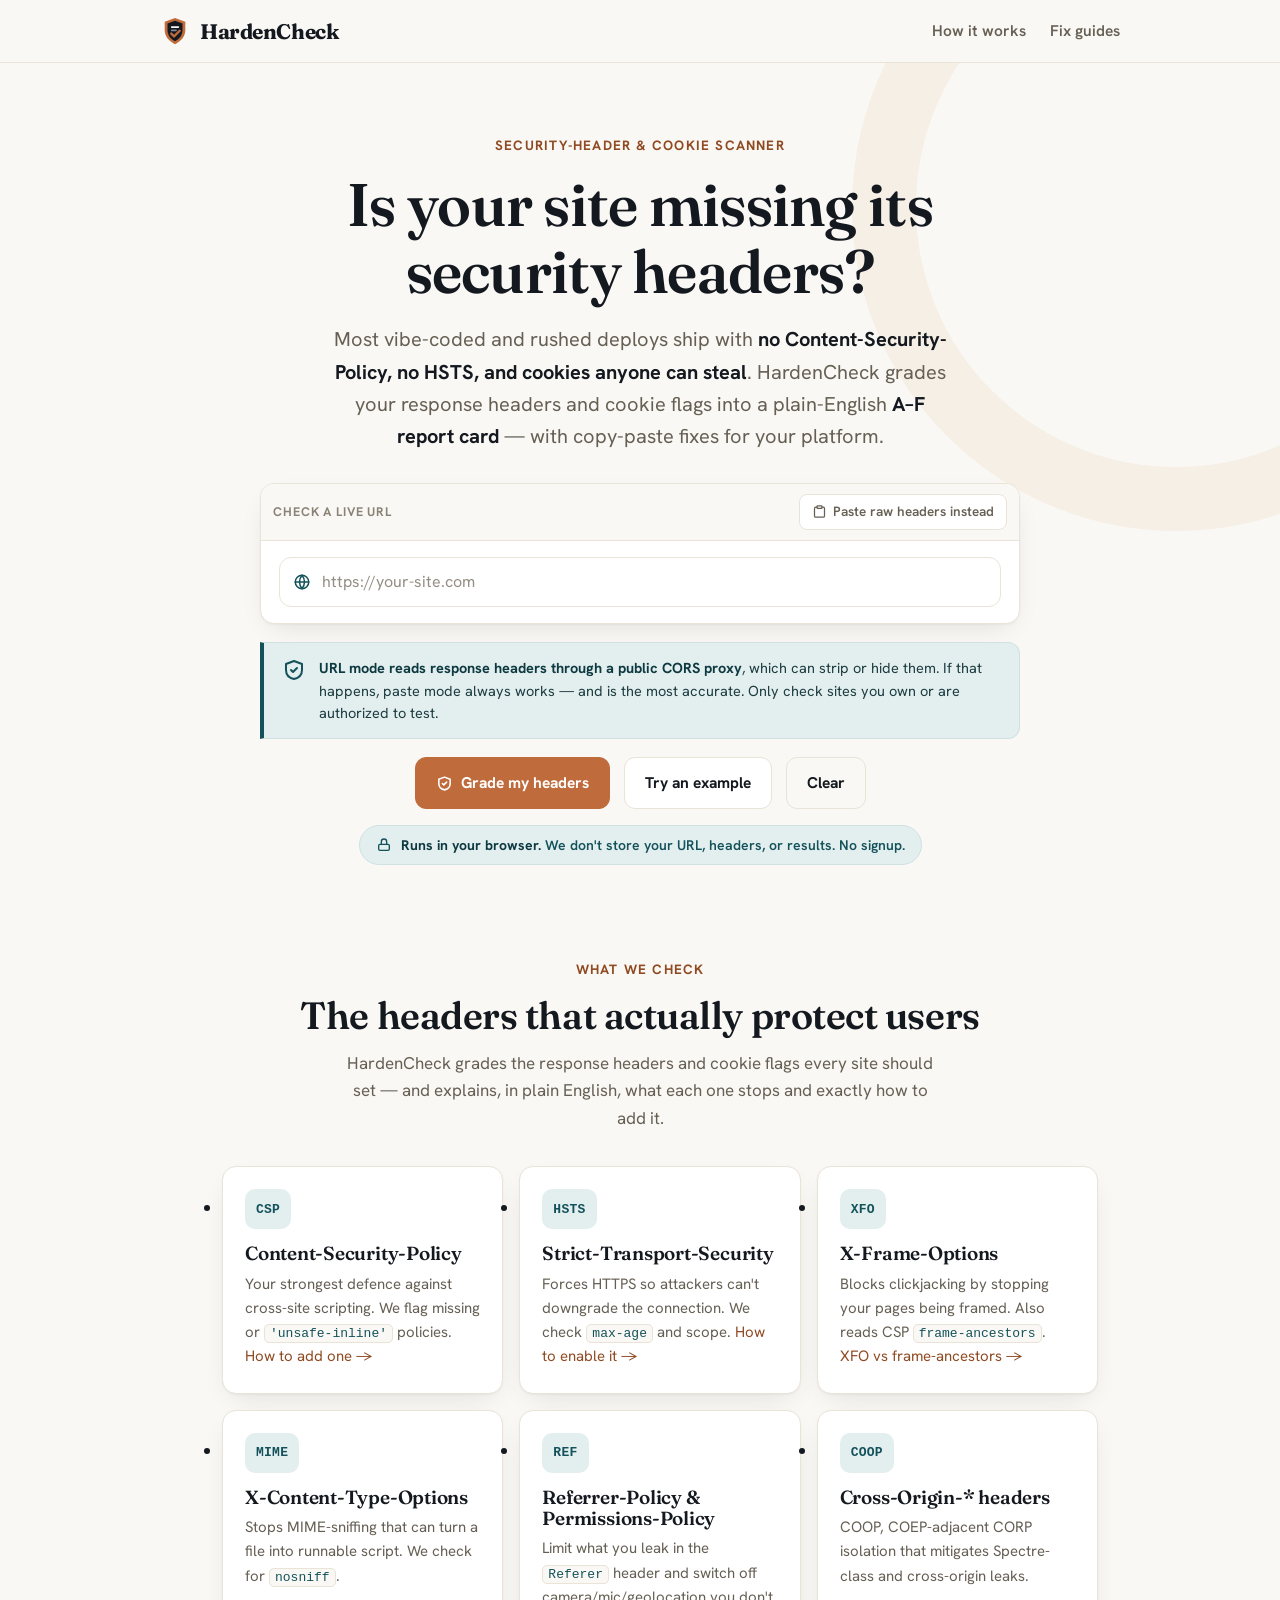
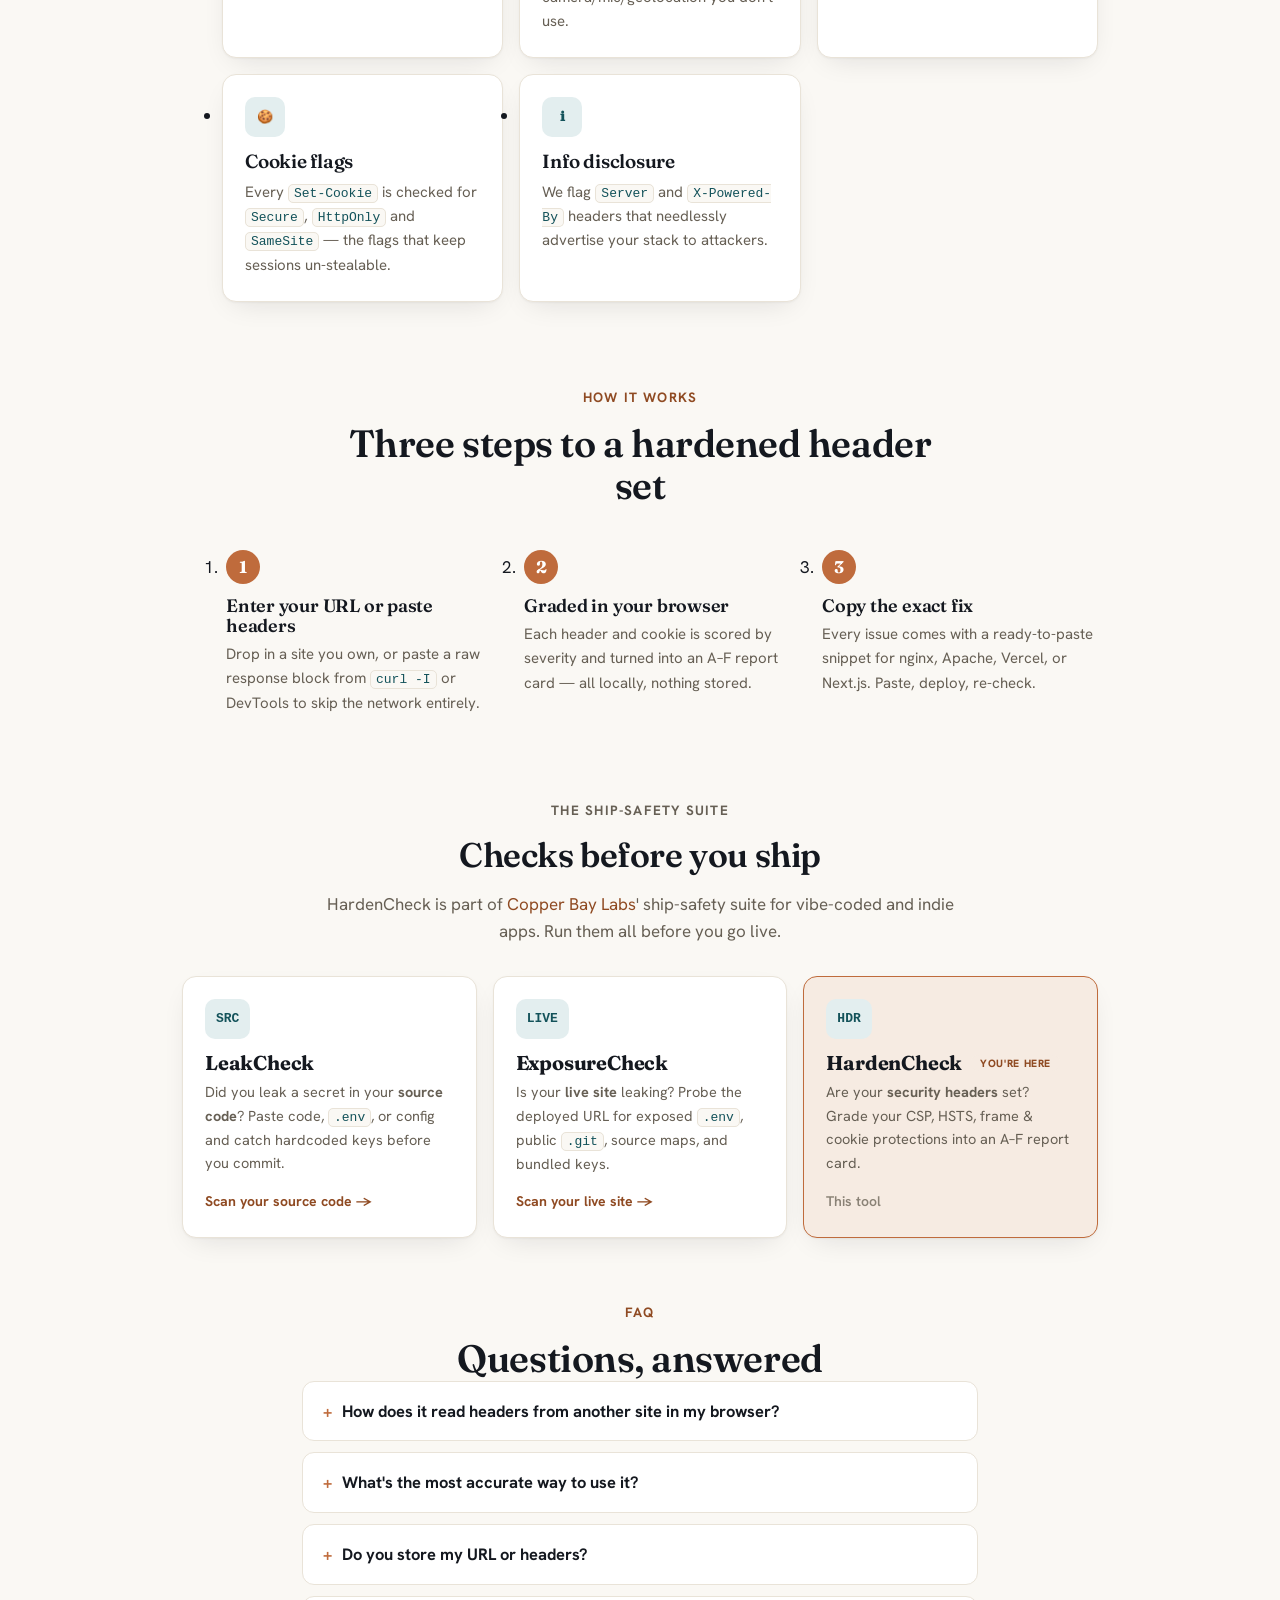
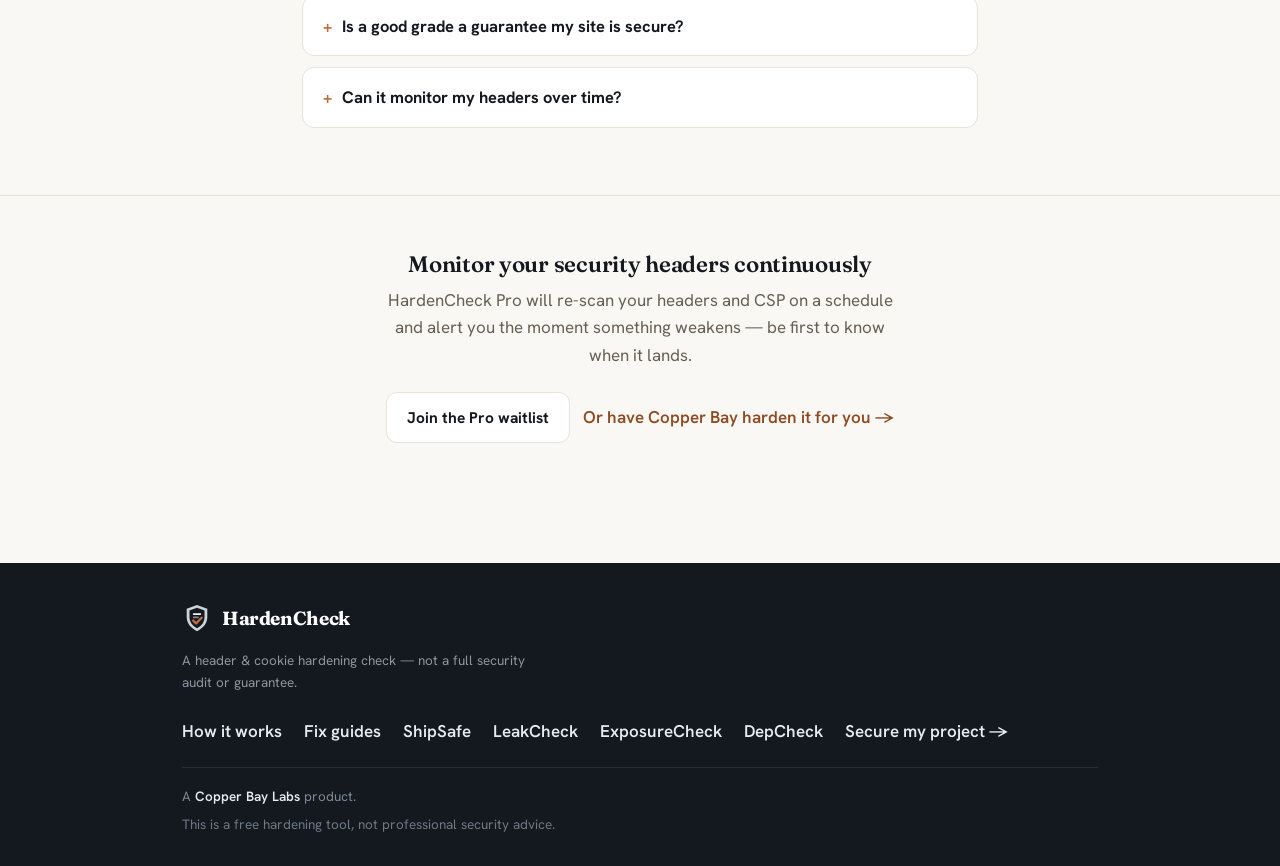
==== index.html @ 8a254474 "chore(seo): link XFO feature card to new guide" ====
<!doctype html>
<html lang="en">
<head>
<meta charset="utf-8">
<meta name="viewport" content="width=device-width, initial-scale=1">
<title>HardenCheck &mdash; check your site for missing security headers &amp; unsafe cookies</title>
<meta name="description" content="Grade your site's HTTP security headers and cookie flags and get an A&ndash;F report card with plain-English explanations and copy-paste fixes for nginx, Apache, Vercel &amp; Next.js. Runs in your browser. Free, no signup.">
<link rel="canonical" href="https://labs.copperbaytech.com/hardencheck/">
<meta property="og:type" content="website">
<meta property="og:site_name" content="HardenCheck">
<meta property="og:title" content="HardenCheck &mdash; is your site missing security headers?">
<meta property="og:description" content="Grade your site's security headers and cookie flags. Get an A&ndash;F report card, plain-English explanations, and copy-paste fixes for nginx, Apache, Vercel &amp; Next.js &mdash; in your browser.">
<meta property="og:url" content="https://labs.copperbaytech.com/hardencheck/">
<meta property="og:image" content="https://labs.copperbaytech.com/hardencheck/og-image.png">
<meta property="og:image:width" content="1200">
<meta property="og:image:height" content="630">
<meta name="twitter:card" content="summary_large_image">
<meta name="theme-color" content="#faf8f4">
<link rel="icon" href="favicon.svg" type="image/svg+xml">
<link rel="apple-touch-icon" href="apple-touch-icon.png">
<link rel="preconnect" href="https://fonts.googleapis.com">
<link rel="preconnect" href="https://fonts.gstatic.com" crossorigin>
<link href="https://fonts.googleapis.com/css2?family=Fraunces:opsz,wght@9..144,500;9..144,600;9..144,700&family=Hanken+Grotesk:wght@400;500;600;700&display=swap" rel="stylesheet">
<script type="application/ld+json">
{"@context":"https://schema.org","@type":"WebApplication","name":"HardenCheck","applicationCategory":"SecurityApplication","operatingSystem":"Web","offers":{"@type":"Offer","price":"0","priceCurrency":"USD"},"description":"Free client-side scanner that grades a site's HTTP security headers and cookie flags into an A&ndash;F report card with plain-English explanations and copy-paste fixes for nginx, Apache, Vercel and Next.js.","publisher":{"@type":"Organization","name":"Copper Bay Labs","url":"https://copperbaytech.com"}}
</script>
<link rel="stylesheet" href="styles.css?v=1">
</head>
<body>
<a class="skip" href="#main">Skip to main content</a>

<header class="masthead" role="banner">
  <div class="wrap hdr-bar">
    <a class="brand" href="./" aria-label="HardenCheck &mdash; go to homepage">
      <svg class="mark" viewBox="0 0 64 64" aria-hidden="true">
        <path d="M32 4 54 12 V30 C54 44 45 54 32 60 C19 54 10 44 10 30 V12 Z" fill="#bf6b3c"/>
        <path d="M32 10 48 16 V30 C48 41 41.5 49 32 54 C22.5 49 16 41 16 30 V16 Z" fill="#14181f"/>
        <rect x="23" y="22" width="18" height="3.4" rx="1.7" fill="#faf8f4"/>
        <rect x="23" y="29" width="13" height="3.4" rx="1.7" fill="#7d8893"/>
        <path d="M24 37.5 L30 43.5 L42 31.5" fill="none" stroke="#bf6b3c" stroke-width="5" stroke-linecap="round" stroke-linejoin="round"/>
      </svg>
      <span class="wordmark">HardenCheck</span>
    </a>
    <nav class="nav" aria-label="Primary navigation">
      <a href="about.html">How it works</a>
      <a href="guides/add-content-security-policy-header.html">Fix guides</a>
    </nav>
  </div>
</header>

<main id="main">

  <section class="hero">
    <div class="wrap">
      <p class="eyebrow">Security-header &amp; cookie scanner</p>
      <h1>Is your site missing its security headers?</h1>
      <p class="lede">Most vibe-coded and rushed deploys ship with <strong>no Content-Security-Policy, no HSTS, and cookies anyone can steal</strong>. HardenCheck grades your response headers and cookie flags into a plain-English <strong>A&ndash;F report card</strong> &mdash; with copy-paste fixes for your platform.</p>

      <form id="scan-form" class="scanner" novalidate>
        <div class="code-tool">
          <div class="code-toolbar">
            <span class="tb-label">Check a live URL</span>
            <button type="button" id="paste-toggle" class="tb-btn" aria-expanded="false" aria-controls="paste-wrap">
              <svg viewBox="0 0 24 24" fill="none" stroke="currentColor" stroke-width="2" stroke-linecap="round" stroke-linejoin="round" aria-hidden="true"><rect x="8" y="3" width="8" height="4" rx="1"/><path d="M16 5h2a2 2 0 0 1 2 2v12a2 2 0 0 1-2 2H6a2 2 0 0 1-2-2V7a2 2 0 0 1 2-2h2"/></svg>
              Paste raw headers instead
            </button>
          </div>

          <div class="url-row">
            <label class="sr-only" for="url">Your site's URL</label>
            <span class="url-prefix" aria-hidden="true">
              <svg viewBox="0 0 24 24" fill="none" stroke="currentColor" stroke-width="2" stroke-linecap="round" stroke-linejoin="round" aria-hidden="true"><circle cx="12" cy="12" r="9"/><path d="M3 12h18M12 3a14 14 0 0 1 0 18M12 3a14 14 0 0 0 0 18"/></svg>
            </span>
            <input id="url" name="url" class="url-input" type="url" inputmode="url" spellcheck="false" autocomplete="off" autocapitalize="off" autocorrect="off" placeholder="https://your-site.com" aria-describedby="trust-line safety-note">
          </div>

          <div id="paste-wrap" class="paste-wrap" hidden>
            <label class="code-label" for="paste">Paste a raw HTTP response header block <code>(curl -I your-site.com)</code></label>
            <textarea id="paste" name="paste" class="code-input" spellcheck="false" autocomplete="off" autocapitalize="off" autocorrect="off" wrap="off" placeholder="HTTP/2 200&#10;content-security-policy: default-src 'self'&#10;strict-transport-security: max-age=63072000&#10;set-cookie: session=...; HttpOnly; Secure; SameSite=Lax&#10;&hellip;"></textarea>
          </div>
        </div>

        <p class="safety-note" id="safety-note">
          <svg viewBox="0 0 24 24" fill="none" stroke="currentColor" stroke-width="2" stroke-linecap="round" stroke-linejoin="round" aria-hidden="true"><path d="M12 3 4 6v6c0 5 3.5 8 8 9 4.5-1 8-4 8-9V6l-8-3Z"/><path d="m9 12 2 2 4-4"/></svg>
          <span><strong>URL mode reads response headers through a public CORS proxy</strong>, which can strip or hide them. If that happens, paste mode always works &mdash; and is the most accurate. Only check sites you own or are authorized to test.</span>
        </p>

        <div class="scan-actions">
          <button type="submit" id="scan-btn" class="btn primary">
            <svg viewBox="0 0 24 24" fill="none" stroke="currentColor" stroke-width="2.2" stroke-linecap="round" stroke-linejoin="round" aria-hidden="true"><path d="M12 3 4 6v6c0 5 3.5 8 8 9 4.5-1 8-4 8-9V6l-8-3Z"/><path d="m9 12 2 2 4-4"/></svg>
            Grade my headers
          </button>
          <button type="button" id="example-btn" class="btn">Try an example</button>
          <button type="button" id="clear-btn" class="btn ghost">Clear</button>
        </div>

        <p class="trust-badge" id="trust-line">
          <svg viewBox="0 0 24 24" fill="none" stroke="currentColor" stroke-width="2" stroke-linecap="round" stroke-linejoin="round" aria-hidden="true"><rect x="4" y="11" width="16" height="9" rx="2"/><path d="M8 11V7a4 4 0 0 1 8 0v4"/></svg>
          <span><strong>Runs in your browser.</strong> We don't store your URL, headers, or results. No signup.</span>
        </p>
      </form>
    </div>
  </section>

  <section id="results" class="results" hidden tabindex="-1" aria-label="Report card and findings">
    <!-- app.js fills this with the grade report card, findings, and fixes -->
  </section>

  <section class="detect">
    <div class="wrap">
      <p class="eyebrow">What we check</p>
      <h2 class="detect-title">The headers that actually protect users</h2>
      <p class="detect-sub">HardenCheck grades the response headers and cookie flags every site should set &mdash; and explains, in plain English, what each one stops and exactly how to add it.</p>
      <ul class="detect-grid">
        <li class="feature"><span class="feat-icon" aria-hidden="true">CSP</span><div><h3>Content-Security-Policy</h3><p>Your strongest defence against cross-site scripting. We flag missing or <code>'unsafe-inline'</code> policies. <a href="guides/add-content-security-policy-header.html">How to add one &rarr;</a></p></div></li>
        <li class="feature"><span class="feat-icon" aria-hidden="true">HSTS</span><div><h3>Strict-Transport-Security</h3><p>Forces HTTPS so attackers can't downgrade the connection. We check <code>max-age</code> and scope. <a href="guides/enable-hsts-header.html">How to enable it &rarr;</a></p></div></li>
        <li class="feature"><span class="feat-icon" aria-hidden="true">XFO</span><div><h3>X-Frame-Options</h3><p>Blocks clickjacking by stopping your pages being framed. Also reads CSP <code>frame-ancestors</code>. <a href="guides/x-frame-options-vs-csp-frame-ancestors.html">XFO vs frame-ancestors &rarr;</a></p></div></li>
        <li class="feature"><span class="feat-icon" aria-hidden="true">MIME</span><div><h3>X-Content-Type-Options</h3><p>Stops MIME-sniffing that can turn a file into runnable script. We check for <code>nosniff</code>.</p></div></li>
        <li class="feature"><span class="feat-icon" aria-hidden="true">REF</span><div><h3>Referrer-Policy &amp; Permissions-Policy</h3><p>Limit what you leak in the <code>Referer</code> header and switch off camera/mic/geolocation you don't use.</p></div></li>
        <li class="feature"><span class="feat-icon" aria-hidden="true">COOP</span><div><h3>Cross-Origin-* headers</h3><p>COOP, COEP-adjacent CORP isolation that mitigates Spectre-class and cross-origin leaks.</p></div></li>
        <li class="feature"><span class="feat-icon" aria-hidden="true">&#x1F36A;</span><div><h3>Cookie flags</h3><p>Every <code>Set-Cookie</code> is checked for <code>Secure</code>, <code>HttpOnly</code> and <code>SameSite</code> &mdash; the flags that keep sessions un-stealable.</p></div></li>
        <li class="feature"><span class="feat-icon" aria-hidden="true">&#x2139;</span><div><h3>Info disclosure</h3><p>We flag <code>Server</code> and <code>X-Powered-By</code> headers that needlessly advertise your stack to attackers.</p></div></li>
      </ul>
    </div>
  </section>

  <section class="steps">
    <div class="wrap">
      <p class="eyebrow">How it works</p>
      <h2 class="steps-title">Three steps to a hardened header set</h2>
      <ol class="step-grid">
        <li class="step">
          <span class="step-num" aria-hidden="true">1</span>
          <h3>Enter your URL or paste headers</h3>
          <p>Drop in a site you own, or paste a raw response block from <code>curl -I</code> or DevTools to skip the network entirely.</p>
        </li>
        <li class="step">
          <span class="step-num" aria-hidden="true">2</span>
          <h3>Graded in your browser</h3>
          <p>Each header and cookie is scored by severity and turned into an A&ndash;F report card &mdash; all locally, nothing stored.</p>
        </li>
        <li class="step">
          <span class="step-num" aria-hidden="true">3</span>
          <h3>Copy the exact fix</h3>
          <p>Every issue comes with a ready-to-paste snippet for nginx, Apache, Vercel, or Next.js. Paste, deploy, re-check.</p>
        </li>
      </ol>
    </div>
  </section>

  <section class="suite-band">
    <div class="wrap">
      <div class="section-head">
        <p class="eyebrow">The ship-safety suite</p>
        <h2>Checks before you ship</h2>
        <p>HardenCheck is part of <a href="https://copperbaytech.com" target="_blank" rel="noopener noreferrer">Copper Bay Labs</a>' ship-safety suite for vibe-coded and indie apps. Run them all before you go live.</p>
      </div>
      <ul class="suite-grid">
        <li class="suite-card">
          <span class="feat-icon" aria-hidden="true">src</span>
          <h3 class="suite-name">LeakCheck</h3>
          <p>Did you leak a secret in your <strong>source code</strong>? Paste code, <code>.env</code>, or config and catch hardcoded keys before you commit.</p>
          <a class="suite-cta" href="https://labs.copperbaytech.com/leakcheck/" target="_blank" rel="noopener noreferrer">Scan your source code &rarr;</a>
        </li>
        <li class="suite-card">
          <span class="feat-icon" aria-hidden="true">live</span>
          <h3 class="suite-name">ExposureCheck</h3>
          <p>Is your <strong>live site</strong> leaking? Probe the deployed URL for exposed <code>.env</code>, public <code>.git</code>, source maps, and bundled keys.</p>
          <a class="suite-cta" href="https://labs.copperbaytech.com/exposurecheck/" target="_blank" rel="noopener noreferrer">Scan your live site &rarr;</a>
        </li>
        <li class="suite-card is-current" aria-current="page">
          <span class="feat-icon" aria-hidden="true">hdr</span>
          <h3 class="suite-name">HardenCheck <span class="pill">You're here</span></h3>
          <p>Are your <strong>security headers</strong> set? Grade your CSP, HSTS, frame &amp; cookie protections into an A&ndash;F report card.</p>
          <span class="suite-cta muted">This tool</span>
        </li>
      </ul>
    </div>
  </section>

  <section class="faq">
    <div class="wrap narrow">
      <p class="eyebrow">FAQ</p>
      <h2 class="faq-title">Questions, answered</h2>

      <details>
        <summary>How does it read headers from another site in my browser?</summary>
        <p>Browsers block one site from reading another's response (the same-origin policy), so URL mode routes the request through a <strong>public CORS proxy</strong> that fetches your page and hands the headers back to your tab. That proxy is a third party that can see the URL it fetches, and &mdash; importantly &mdash; <strong>proxies often strip or rewrite headers</strong>, which can hide or distort the very thing we're grading. When that happens HardenCheck tells you honestly instead of guessing. For a guaranteed-accurate grade, use <strong>paste mode</strong>.</p>
      </details>

      <details>
        <summary>What's the most accurate way to use it?</summary>
        <p><strong>Paste mode.</strong> Run <code>curl -I https://your-site.com</code> in a terminal, or open your site, press F12, go to the Network tab, click the document request, and copy the <em>Response Headers</em>. Paste that raw block in and HardenCheck grades the real headers your server sends &mdash; with no network call at all from this page.</p>
      </details>

      <details>
        <summary>Do you store my URL or headers?</summary>
        <p>No. Nothing is persisted. Your URL, the fetched or pasted headers, and the resulting grade live only in this tab's memory and disappear the moment you close or reload the page. There's no database, no analytics on your content, and no signup. (In URL mode the public CORS proxy briefly handles your URL to fetch it &mdash; see above.)</p>
      </details>

      <details>
        <summary>Is a good grade a guarantee my site is secure?</summary>
        <p><strong>No.</strong> HardenCheck grades HTTP response headers and cookie flags &mdash; an important but narrow slice of security. A clean A says your headers are well-configured; it says nothing about your authentication, dependencies, input validation, access controls, or server hardening. Treat it as a fast hardening check, not a full audit. For real assurance, <a href="https://copperbaytech.com" target="_blank" rel="noopener noreferrer">talk to Copper Bay Labs</a>.</p>
      </details>

      <details>
        <summary>Can it monitor my headers over time?</summary>
        <p>HardenCheck is a one-shot check. Continuous, scheduled monitoring &mdash; re-checking your headers on a cadence and alerting you the moment a deploy regresses a protection, with a shareable status page &mdash; is the job of <strong>PulseGuard</strong>, the paid monitoring layer we're building on top of this engine. Want early access for your team? <a href="https://copperbaytech.com" target="_blank" rel="noopener noreferrer">Get in touch &rarr;</a></p>
      </details>
    </div>
  </section>

</main>

<section class="upsell" aria-labelledby="upsell-h" style="border-top:1px solid var(--line,#e7e1d8);padding:3.5rem 0;text-align:center">
  <div class="wrap">
    <h2 id="upsell-h" style="margin:0 0 .6rem;font-size:1.4rem">Monitor your security headers continuously</h2>
    <p style="max-width:52ch;margin:0 auto 1.4rem;color:var(--muted,#6b6359)">HardenCheck Pro will re-scan your headers and CSP on a schedule and alert you the moment something weakens &mdash; be first to know when it lands.</p>
    <div style="display:flex;gap:.85rem;justify-content:center;flex-wrap:wrap;align-items:center">
      <a class="btn" href="mailto:contact@copperbaytech.com?subject=HardenCheck%20Pro%20waitlist&amp;body=I%27d%20use%20scheduled%20header%20re-scans%20with%20alerts.%20Notify%20me%20at%20launch.">Join the Pro waitlist</a>
      <a href="https://copperbaytech.com" target="_blank" rel="noopener noreferrer" style="font-weight:600">Or have Copper Bay harden it for you <span aria-hidden="true">&rarr;</span></a>
    </div>
  </div>
</section>

<footer class="footer" role="contentinfo">
  <div class="wrap foot">
    <div>
      <a class="brand small" href="./" aria-label="HardenCheck &mdash; homepage">
        <svg class="mark" viewBox="0 0 64 64" aria-hidden="true">
          <path d="M32 4 54 12 V30 C54 44 45 54 32 60 C19 54 10 44 10 30 V12 Z" fill="#cbd2da"/>
          <path d="M32 10 48 16 V30 C48 41 41.5 49 32 54 C22.5 49 16 41 16 30 V16 Z" fill="#14181f"/>
          <rect x="23" y="22" width="18" height="3.4" rx="1.7" fill="#faf8f4"/>
          <rect x="23" y="29" width="13" height="3.4" rx="1.7" fill="#7d8893"/>
          <path d="M24 37.5 L30 43.5 L42 31.5" fill="none" stroke="#bf6b3c" stroke-width="5" stroke-linecap="round" stroke-linejoin="round"/>
        </svg>
        <span class="wordmark">HardenCheck</span>
      </a>
      <p class="fine">A header &amp; cookie hardening check &mdash; not a full security audit or guarantee.</p>
    </div>
    <nav class="foot-nav" aria-label="Footer navigation">
      <a href="about.html">How it works</a>
      <a href="guides/add-content-security-policy-header.html">Fix guides</a>
      <a href="https://labs.copperbaytech.com/shipsafe/" target="_blank" rel="noopener noreferrer">ShipSafe</a>
      <a href="https://labs.copperbaytech.com/leakcheck/" target="_blank" rel="noopener noreferrer">LeakCheck</a>
      <a href="https://labs.copperbaytech.com/exposurecheck/" target="_blank" rel="noopener noreferrer">ExposureCheck</a>
      <a href="https://labs.copperbaytech.com/depcheck/" target="_blank" rel="noopener noreferrer">DepCheck</a>
      <a href="https://copperbaytech.com" target="_blank" rel="noopener noreferrer">Secure my project &rarr;</a>
    </nav>
  </div>
  <div class="wrap">
    <p class="madeby">A <a href="https://copperbaytech.com" target="_blank" rel="noopener noreferrer">Copper Bay Labs</a> product.
    <span class="disclaimer">This is a free hardening tool, not professional security advice.</span></p>
  </div>
</footer>

<script src="app.js?v=1"></script>
</body>
</html>
---- styles.css ----
/* ==========================================================================
   HardenCheck — A Copper Bay Labs product
   Standalone stylesheet. Design system: Copper Bay Labs (Fraunces + Hanken
   Grotesk; copper #bf6b3c primary action, bay/teal #13525a secure accent,
   paper bg, severity pass/warn/fail). Fonts loaded via Google Fonts <link>.
   Shares the suite's tokens, masthead, buttons, cards, FAQ and footer with
   LeakCheck / ExposureCheck; adds the screenshot-worthy grade report card.
   ========================================================================== */

:root{
  --ink:#14181f; --paper:#faf8f4; --surface:#fff; --line:#e9e3d8; --line-2:#f0ebe2;
  --muted:#665f54; --muted-2:#8a8276;
  --copper:#bf6b3c; --copper-deep:#8f4a22; --copper-tint:#f6ebe2;
  --bay:#13525a; --bay-deep:#0d3a40; --bay-tint:#e3eeef;
  --pass:#2f7d52; --pass-bg:#e8f3ec; --warn:#a9711a; --warn-bg:#f9f0dd; --fail:#bb392b; --fail-bg:#f9e7e4;
  --high:#d2691e; --high-bg:#f7e9dc;
  --shadow:0 1px 2px rgba(20,24,31,.04), 0 10px 30px -12px rgba(20,24,31,.14);
  --shadow-lift:0 2px 6px rgba(20,24,31,.06), 0 16px 40px -16px rgba(20,24,31,.18);
  --r:14px;
  --mono:ui-monospace,"SF Mono",SFMono-Regular,"Cascadia Code","JetBrains Mono",Menlo,Consolas,"Liberation Mono",monospace;
  --transition-fast:.15s ease;
  --transition-med:.22s ease;
}
*{box-sizing:border-box}
html{scroll-behavior:smooth}
@media (prefers-reduced-motion:reduce){html{scroll-behavior:auto} *{animation-duration:.001ms!important;transition-duration:.001ms!important}}
body{margin:0;background:var(--paper);color:var(--ink);font:17px/1.62 "Hanken Grotesk",ui-sans-serif,system-ui,-apple-system,"Segoe UI",Roboto,sans-serif;-webkit-font-smoothing:antialiased;overflow-x:clip}
.wrap{max-width:960px;margin:0 auto;padding:0 22px}
.wrap.narrow{max-width:720px}
h1,h2,h3{font-family:"Fraunces",Georgia,serif;font-weight:600;line-height:1.12;letter-spacing:-.012em;margin:0}
a{color:var(--copper-deep);text-decoration:none}
a:hover{text-decoration:underline;text-underline-offset:3px}
em{font-style:italic;color:var(--copper-deep)}
strong{font-weight:700}
:focus-visible{outline:3px solid var(--bay);outline-offset:2px;border-radius:4px}
.sr-only{position:absolute;width:1px;height:1px;padding:0;margin:-1px;overflow:hidden;clip:rect(0 0 0 0);white-space:nowrap;border:0}
.skip{position:absolute;left:-999px;top:8px;background:var(--ink);color:#fff;padding:10px 16px;border-radius:8px;z-index:50;font-weight:600;letter-spacing:.01em}
.skip:focus{left:12px}

/* masthead */
.masthead{background:var(--paper);border-bottom:1px solid var(--line);position:relative;z-index:30}
.hdr-bar,.masthead .bar{display:flex;align-items:center;justify-content:space-between;gap:14px;min-height:62px;padding:9px 0}
.brand{display:inline-flex;align-items:center;gap:10px;color:var(--ink)}
.brand:hover{text-decoration:none}
.mark{width:30px;height:30px;flex:0 0 auto}
.wordmark{font-family:"Fraunces",serif;font-weight:700;font-size:21px;letter-spacing:-.02em}
.nav{display:flex;gap:24px}
.nav a{color:var(--muted);font-weight:600;font-size:15.5px;transition:color var(--transition-fast)}
.nav a:hover{color:var(--ink);text-decoration:none}

/* hero */
.hero{padding:72px 0 40px;position:relative;overflow:hidden;text-align:center}
.hero::before{content:"";position:absolute;width:520px;height:520px;border:64px solid var(--copper-tint);border-radius:50%;right:-220px;top:-180px;z-index:0;opacity:.7;pointer-events:none}
.hero .wrap{position:relative;z-index:1}
.eyebrow{color:var(--copper-deep);font-weight:700;font-size:13.5px;letter-spacing:.09em;text-transform:uppercase;margin:0 0 14px}
.hero h1{font-size:clamp(34px,6vw,60px);max-width:16ch;margin:0 auto 18px}
.lede{max-width:620px;margin:0 auto 30px;color:var(--muted);font-size:clamp(17px,2.3vw,20px)}
.lede strong{color:var(--ink)}

/* primary button */
.btn{padding:12px 20px;font:inherit;font-size:15.5px;font-weight:700;border-radius:11px;cursor:pointer;border:1.5px solid var(--line);background:var(--surface);color:var(--ink);display:inline-flex;align-items:center;justify-content:center;gap:8px;transition:border-color var(--transition-fast),background var(--transition-fast),box-shadow var(--transition-fast),transform var(--transition-fast);text-decoration:none}
.btn:hover{border-color:var(--bay);text-decoration:none;background:var(--bay-tint)}
.btn:focus-visible{outline:3px solid var(--bay);outline-offset:2px}
.btn:active{transform:translateY(1px)}
.btn.primary{background:var(--copper);color:#fff;border-color:var(--copper)}
.btn.primary:hover{background:var(--copper-deep);border-color:var(--copper-deep);box-shadow:var(--shadow-lift)}
.btn.large{padding:14px 26px;font-size:16.5px;border-radius:12px}
.btn svg{width:17px;height:17px}
.btn[disabled],.btn:disabled{opacity:.55;cursor:not-allowed;transform:none}
.btn.ghost{background:transparent;border-color:var(--line)}
.btn-row{display:flex;gap:12px;flex-wrap:wrap;justify-content:center}

/* ==========================================================================
   Scanner input (shared with ExposureCheck: URL row + paste fallback)
   ========================================================================== */
.scanner{position:relative;z-index:1;max-width:760px;margin:0 auto}
.code-tool{background:var(--surface);border:1.5px solid var(--line);border-radius:var(--r);box-shadow:var(--shadow);overflow:hidden;transition:border-color var(--transition-fast),box-shadow var(--transition-fast)}
.code-tool:focus-within{border-color:var(--bay);box-shadow:0 0 0 4px rgba(19,82,90,.12),var(--shadow-lift)}

.code-label{display:block;text-align:left;font-size:13.5px;font-weight:700;letter-spacing:.04em;text-transform:uppercase;color:var(--muted-2);margin:0 0 10px}
.code-label code{font-family:var(--mono);font-size:12.5px;background:var(--paper);border:1px solid var(--line);border-radius:5px;padding:1px 6px;text-transform:none;color:var(--bay)}

/* toolbar row above the input */
.code-toolbar{display:flex;align-items:center;gap:8px;flex-wrap:wrap;padding:10px 12px;background:var(--paper);border-bottom:1px solid var(--line)}
.code-toolbar .tb-label{font-size:12.5px;font-weight:700;letter-spacing:.07em;text-transform:uppercase;color:var(--muted-2);margin-right:auto}
.tb-btn{appearance:none;font:inherit;font-size:13.5px;font-weight:600;color:var(--muted);background:var(--surface);border:1.5px solid var(--line);border-radius:8px;padding:6px 12px;cursor:pointer;display:inline-flex;align-items:center;gap:6px;transition:border-color var(--transition-fast),color var(--transition-fast),background var(--transition-fast)}
.tb-btn:hover{border-color:var(--bay);color:var(--bay);background:var(--bay-tint)}
.tb-btn:focus-visible{outline:3px solid var(--bay);outline-offset:2px}
.tb-btn svg{width:15px;height:15px}
.tb-btn[aria-expanded="true"]{border-color:var(--bay);color:var(--bay);background:var(--bay-tint)}

/* the URL input row — globe prefix + flush input, like a search bar */
.url-row{position:relative;display:flex;align-items:stretch;padding:16px 18px}
.url-prefix{position:absolute;left:32px;top:50%;transform:translateY(-50%);width:18px;height:18px;color:var(--bay);display:inline-flex;align-items:center;justify-content:center;pointer-events:none;z-index:1}
.url-prefix svg{width:18px;height:18px}
.url-input{flex:1 1 auto;min-width:0;font:inherit;font-size:16px;color:var(--ink);background:var(--surface);border:1.5px solid var(--line);border-radius:12px;padding:13px 16px 13px 42px;line-height:1.4;transition:border-color var(--transition-fast),box-shadow var(--transition-fast)}
.url-input::placeholder{color:var(--muted-2);opacity:.9}
.url-input:focus{outline:none;border-color:var(--bay);box-shadow:0 0 0 4px rgba(19,82,90,.12)}
.url-input:invalid:not(:placeholder-shown){border-color:var(--fail)}

/* the paste-mode wrap — hidden until the toolbar toggle reveals it */
.paste-wrap{padding:16px 18px;border-top:1px solid var(--line);background:var(--paper)}
.paste-wrap[hidden]{display:none}
.paste-wrap .code-input{border:1.5px solid var(--line);border-radius:12px;min-height:180px;transition:border-color var(--transition-fast),box-shadow var(--transition-fast)}
.paste-wrap .code-input:focus{border-color:var(--bay);box-shadow:0 0 0 4px rgba(19,82,90,.12)}

/* the paste-mode textarea — monospace */
.code-input{display:block;width:100%;min-height:180px;resize:vertical;border:0;outline:none;background:var(--surface);color:var(--ink);
  font-family:var(--mono);font-size:14px;line-height:1.6;letter-spacing:0;padding:16px 18px;tab-size:2}
.code-input::placeholder{color:var(--muted-2);opacity:.85}
.code-input:focus{outline:none}

/* actions under the input */
.scan-actions{display:flex;align-items:center;gap:14px;flex-wrap:wrap;margin:18px 0 0;justify-content:center}

/* SAFETY notice callout — bay-tinted, with shield/lock glyph */
.safety-note{display:flex;align-items:flex-start;gap:13px;max-width:760px;margin:18px auto 0;padding:14px 18px;background:var(--bay-tint);border:1px solid #cfe1e3;border-left:4px solid var(--bay);border-radius:0 12px 12px 0;color:#1c3c40;font-size:14.5px;line-height:1.55;text-align:left}
.safety-note svg{flex:0 0 auto;width:24px;height:24px;margin-top:1px;color:var(--bay)}
.safety-note p{margin:0}
.safety-note strong{color:var(--bay-deep)}
.safety-note code{font-family:var(--mono);font-size:13px;background:rgba(19,82,90,.10);border-radius:5px;padding:1px 6px;color:var(--bay-deep)}

/* trust badge (compact pill variant) */
.trust-badge{display:inline-flex;align-items:center;gap:9px;margin:16px auto 0;padding:8px 16px;background:var(--bay-tint);border:1px solid #cfe1e3;border-radius:999px;color:var(--bay);font-size:14px;font-weight:600;max-width:max-content}
.trust-badge svg{width:16px;height:16px;flex:0 0 auto;color:var(--bay)}
.trust-badge strong{color:var(--bay-deep)}
.scanner .trust-badge{display:flex}

/* ==========================================================================
   Results region
   ========================================================================== */
.results{padding:8px 0 8px;scroll-margin-top:20px}
.results[hidden]{display:none}
.results-head{display:flex;align-items:baseline;justify-content:space-between;gap:14px;flex-wrap:wrap;margin:0 0 16px}
.results-head h2{font-size:clamp(24px,3.4vw,32px)}
.results-head .meta{color:var(--muted);font-size:14.5px;word-break:break-all}

/* inline spinner shown in the progress summary-bar during a scan */
.scan-spinner{flex:0 0 auto;width:20px;height:20px;border-radius:50%;border:2.5px solid var(--bay-tint);border-top-color:var(--bay);animation:sp-spin .7s linear infinite}
@keyframes sp-spin{to{transform:rotate(360deg)}}

/* progress summary bar */
.summary-bar{display:flex;align-items:center;gap:10px 14px;flex-wrap:wrap;background:var(--surface);border:1px solid var(--line);border-radius:12px;padding:14px 16px;box-shadow:var(--shadow);margin:0 0 22px}
.summary-headline{font-family:"Fraunces",serif;font-weight:600;font-size:17px;letter-spacing:-.01em;margin:0;margin-right:auto;color:var(--ink)}

/* ==========================================================================
   THE REPORT CARD — HardenCheck hero output (screenshot-worthy)
   ========================================================================== */
.report-card{position:relative;overflow:hidden;background:var(--surface);border:1px solid var(--line);border-radius:18px;box-shadow:var(--shadow-lift);margin:0 0 26px;display:grid;grid-template-columns:auto 1fr;gap:0}
.report-card::before{content:"";position:absolute;width:340px;height:340px;border:54px solid var(--copper-tint);border-radius:50%;right:-150px;top:-130px;z-index:0;opacity:.55;pointer-events:none}

/* the big letter grade panel on the left */
.grade-panel{position:relative;z-index:1;display:flex;flex-direction:column;align-items:center;justify-content:center;gap:6px;padding:30px 30px;min-width:200px;border-right:1px solid var(--line-2)}
.grade-letter{font-family:"Fraunces",Georgia,serif;font-weight:700;font-size:clamp(74px,13vw,104px);line-height:.92;letter-spacing:-.02em}
.grade-ring{display:flex;align-items:center;justify-content:center;width:clamp(118px,22vw,150px);height:clamp(118px,22vw,150px);border-radius:50%;border:8px solid currentColor}
.grade-score{font-family:var(--mono);font-size:13.5px;font-weight:700;letter-spacing:.02em;color:var(--muted);font-variant-numeric:tabular-nums}
.grade-A,.grade-A .grade-letter{color:var(--pass)}
.grade-B,.grade-B .grade-letter{color:#3f8f3a}
.grade-C,.grade-C .grade-letter{color:var(--warn)}
.grade-D,.grade-D .grade-letter{color:var(--high)}
.grade-F,.grade-F .grade-letter{color:var(--fail)}

/* the verdict / detail panel on the right */
.report-detail{position:relative;z-index:1;padding:26px 28px;display:flex;flex-direction:column;justify-content:center;gap:14px;min-width:0}
.report-target{font-family:var(--mono);font-size:13px;font-weight:600;color:var(--muted);background:var(--paper);border:1px solid var(--line);border-radius:7px;padding:4px 10px;align-self:flex-start;max-width:100%;overflow:hidden;text-overflow:ellipsis;white-space:nowrap}
.report-verdict{font-family:"Fraunces",serif;font-weight:600;font-size:clamp(20px,3vw,26px);letter-spacing:-.01em;margin:0;color:var(--ink)}
.report-sub{color:var(--muted);font-size:15px;margin:0;max-width:54ch}
.report-counts{display:flex;align-items:center;gap:8px;flex-wrap:wrap;margin-top:2px}
.report-actions{display:flex;gap:10px;flex-wrap:wrap;margin-top:4px}

/* small severity count pills (shared shape) */
.sev-count{display:inline-flex;align-items:center;gap:8px;font-size:14px;font-weight:700;border-radius:999px;padding:6px 13px;border:1.5px solid transparent;line-height:1}
.sev-count .n{font-variant-numeric:tabular-nums;font-size:15px}
.sev-count .dot{width:9px;height:9px;border-radius:50%;flex:0 0 auto}
.sev-count.crit{background:var(--fail-bg);color:#8f261b;border-color:#eccbc6}
.sev-count.crit .dot{background:var(--fail)}
.sev-count.high{background:var(--high-bg);color:#9a4d12;border-color:#e9cfb6}
.sev-count.high .dot{background:var(--high)}
.sev-count.med{background:var(--warn-bg);color:#855616;border-color:#ecd9b3}
.sev-count.med .dot{background:var(--warn)}
.sev-count.low{background:var(--pass-bg);color:#256142;border-color:#c8e3d2}
.sev-count.low .dot{background:var(--pass)}
.sev-count.pass{background:var(--pass-bg);color:#256142;border-color:#c8e3d2}
.sev-count.pass .dot{background:var(--pass)}
.sev-count.zero{background:var(--paper);color:var(--muted-2);border-color:var(--line)}
.sev-count.zero .dot{background:var(--muted-2)}

/* ==========================================================================
   Findings list
   ========================================================================== */
.finding-group{margin:0 0 24px}
.finding-group:last-child{margin-bottom:0}
.group-head{font-family:"Fraunces",serif;font-weight:600;font-size:15px;letter-spacing:.02em;text-transform:uppercase;color:var(--muted);margin:0 0 12px}
.finding-group .finding{margin-bottom:14px}
.finding-group .finding:last-child{margin-bottom:0}

.findings{display:flex;flex-direction:column;gap:14px;margin:0;padding:0;list-style:none}

/* a single finding card — thick LEFT border colored by severity */
.finding{background:var(--surface);border:1px solid var(--line);border-left:5px solid var(--muted-2);border-radius:12px;padding:18px 20px;box-shadow:var(--shadow);transition:box-shadow var(--transition-fast)}
.finding:hover{box-shadow:var(--shadow-lift)}
.finding.sev-critical{border-left-color:var(--fail)}
.finding.sev-high{border-left-color:var(--high)}
.finding.sev-medium{border-left-color:var(--warn)}
.finding.sev-low{border-left-color:var(--muted)}
.finding.sev-pass{border-left-color:var(--pass)}

.finding-head{display:flex;align-items:center;gap:12px;flex-wrap:wrap;margin:0 0 8px}
.finding-title{font-family:"Fraunces",serif;font-weight:600;font-size:19px;letter-spacing:-.01em;margin:0;color:var(--ink)}
.finding-desc{color:var(--muted);font-size:15px;margin:0 0 14px;max-width:72ch}
.finding-desc:last-child{margin-bottom:0}
.finding-header-name{font-family:var(--mono);font-size:12.5px;font-weight:600;color:var(--muted);background:var(--paper);border:1px solid var(--line);border-radius:7px;padding:3px 9px;line-height:1.4;white-space:nowrap;max-width:100%;overflow:hidden;text-overflow:ellipsis}

/* severity badge pill */
.sev-badge{display:inline-flex;align-items:center;gap:6px;font-size:11.5px;font-weight:800;letter-spacing:.06em;text-transform:uppercase;border-radius:999px;padding:4px 11px;line-height:1;border:1.5px solid transparent;white-space:nowrap}
.sev-badge .dot{width:7px;height:7px;border-radius:50%}
.finding.sev-critical .sev-badge,.sev-badge.sev-critical{background:var(--fail-bg);color:#8f261b;border-color:#eccbc6}
.finding.sev-critical .sev-badge .dot,.sev-badge.sev-critical .dot{background:var(--fail)}
.finding.sev-high .sev-badge,.sev-badge.sev-high{background:var(--high-bg);color:#9a4d12;border-color:#e9cfb6}
.finding.sev-high .sev-badge .dot,.sev-badge.sev-high .dot{background:var(--high)}
.finding.sev-medium .sev-badge,.sev-badge.sev-medium{background:var(--warn-bg);color:#855616;border-color:#ecd9b3}
.finding.sev-medium .sev-badge .dot,.sev-badge.sev-medium .dot{background:var(--warn)}
.finding.sev-low .sev-badge,.sev-badge.sev-low{background:var(--pass-bg);color:#256142;border-color:#c8e3d2}
.finding.sev-low .sev-badge .dot,.sev-badge.sev-low .dot{background:var(--pass)}
.finding.sev-pass .sev-badge,.sev-badge.sev-pass{background:var(--pass-bg);color:#256142;border-color:#c8e3d2}
.finding.sev-pass .sev-badge .dot,.sev-badge.sev-pass .dot{background:var(--pass)}

/* observed/evidence snippet — monospace */
.evidence{display:block;font-family:var(--mono);font-size:13px;line-height:1.55;background:#fbf6f2;border:1px solid var(--line);border-radius:9px;padding:11px 14px;margin:0 0 14px;color:#3a2a20;overflow-x:auto;white-space:pre-wrap;word-break:break-word;-webkit-overflow-scrolling:touch}
.evidence .label{color:var(--muted-2);font-family:"Hanken Grotesk",sans-serif;font-weight:700;font-size:11.5px;letter-spacing:.04em;text-transform:uppercase;display:block;margin:0 0 4px}
.evidence.missing{color:var(--muted);font-style:italic}

/* fix block — copper-tinted, with a tab strip for platforms */
.fix{background:var(--copper-tint);border-left:4px solid var(--copper);border-radius:0 10px 10px 0;padding:12px 16px;margin:14px 0 0;color:#5a3a22;font-size:14.5px;line-height:1.55}
.fix .fix-label{display:inline-flex;align-items:center;gap:6px;font-weight:800;font-size:11.5px;letter-spacing:.06em;text-transform:uppercase;color:var(--copper-deep);margin:0 0 8px}
.fix .fix-label svg{width:14px;height:14px}
.fix p{margin:0 0 8px}
.fix p:last-child{margin-bottom:0}
.fix code,.fix .mono{font-family:var(--mono);font-size:13px;background:rgba(143,74,34,.10);border-radius:5px;padding:1px 6px;color:var(--copper-deep)}

/* platform tabs inside a fix */
.fix-tabs{display:flex;flex-wrap:wrap;gap:6px;margin:0 0 10px}
.fix-tab{appearance:none;font:inherit;font-size:12.5px;font-weight:700;color:var(--copper-deep);background:rgba(143,74,34,.08);border:1.5px solid transparent;border-radius:8px;padding:5px 11px;cursor:pointer;transition:background var(--transition-fast),border-color var(--transition-fast)}
.fix-tab:hover{background:rgba(143,74,34,.16)}
.fix-tab:focus-visible{outline:3px solid var(--bay);outline-offset:2px}
.fix-tab[aria-selected="true"]{background:#fff;border-color:var(--copper);color:var(--copper-deep)}
.fix-panel[hidden]{display:none}

/* code snippet with copy button */
.snippet-row{display:flex;align-items:flex-start;gap:10px}
.code-snippet{flex:1 1 auto;display:block;font-family:var(--mono);font-size:12.5px;line-height:1.55;background:#fff;border:1px solid #e6d4c4;border-radius:9px;padding:11px 14px;margin:0;color:#3a2a20;overflow-x:auto;white-space:pre;-webkit-overflow-scrolling:touch}

/* copy button + states */
.copy-button{appearance:none;font:inherit;font-size:12.5px;font-weight:700;color:var(--muted);background:var(--surface);border:1.5px solid var(--line);border-radius:8px;padding:5px 11px;cursor:pointer;display:inline-flex;align-items:center;gap:6px;transition:border-color var(--transition-fast),color var(--transition-fast),background var(--transition-fast);white-space:nowrap}
.copy-button:hover{border-color:var(--bay);color:var(--bay);background:var(--bay-tint)}
.copy-button:focus-visible{outline:3px solid var(--bay);outline-offset:2px}
.copy-button svg{width:14px;height:14px}
.copy-button.copied{border-color:var(--pass);color:var(--pass);background:var(--pass-bg)}

/* empty / all-clear state */
.empty-state{text-align:center;background:var(--pass-bg);border:1px solid #c8e3d2;border-radius:var(--r);padding:42px 28px;box-shadow:var(--shadow)}
.empty-state .es-icon{width:56px;height:56px;margin:0 auto 16px;color:var(--pass);display:flex;align-items:center;justify-content:center;font-size:34px;font-weight:700}
.empty-state h3{font-size:24px;color:#1f5b3c;margin:0 0 8px}
.empty-state p{color:#2f6048;font-size:16px;max-width:50ch;margin:0 auto}
.empty-state.scan-error{background:var(--fail-bg);border-color:#eccbc6}
.empty-state.scan-error .es-icon{color:var(--fail)}
.empty-state.scan-error h3{color:#8f261b}
.empty-state.scan-error p{color:#7a2b22}

/* small disclaimer line under results */
.results-disclaimer{margin:18px 0 0;font-size:13.5px;color:var(--muted-2);text-align:center;max-width:70ch;margin-left:auto;margin-right:auto}

/* ==========================================================================
   "What we check" grid (reuse .feature)
   ========================================================================== */
section.detect{padding:54px 0 18px;text-align:center}
.detect-title{font-size:clamp(26px,4vw,38px);margin:0 0 12px}
.detect-sub{color:var(--muted);max-width:600px;margin:0 auto 34px}
.detect-grid{text-align:left;display:grid;grid-template-columns:repeat(auto-fit,minmax(240px,1fr));gap:16px}
.feature{background:var(--surface);border:1px solid var(--line);border-radius:var(--r);padding:22px 22px 24px;box-shadow:var(--shadow);transition:box-shadow var(--transition-fast),transform var(--transition-fast),border-color var(--transition-fast)}
.feature:hover{box-shadow:var(--shadow-lift);transform:translateY(-2px);border-color:var(--line-2)}
.feature .feat-icon{min-width:40px;height:40px;padding:0 11px;border-radius:10px;background:var(--bay-tint);color:var(--bay);display:inline-flex;align-items:center;justify-content:center;margin:0 0 14px;font-family:var(--mono);font-size:13px;font-weight:700;letter-spacing:.02em;text-transform:uppercase}
.feature .feat-icon svg{width:21px;height:21px}
.feature h3{font-size:19px;margin:0 0 7px}
.feature p{color:var(--muted);font-size:15px;margin:0}
.feature p code{font-family:var(--mono);font-size:13px;background:var(--paper);border:1px solid var(--line);border-radius:5px;padding:1px 5px;color:var(--bay)}

/* ==========================================================================
   how-it-works steps
   ========================================================================== */
section.steps{padding:50px 0 18px;text-align:center}
.steps-title{font-size:clamp(26px,4vw,38px);margin:0 auto 34px;max-width:600px}
.step-grid{text-align:left;display:grid;grid-template-columns:repeat(auto-fit,minmax(220px,1fr));gap:18px}
.step{position:relative;padding:8px 4px 0}
.step .step-num{width:34px;height:34px;border-radius:50%;background:var(--copper);color:#fff;font-family:"Fraunces",serif;font-weight:700;font-size:17px;display:inline-flex;align-items:center;justify-content:center;margin:0 0 12px}
.step h3{font-size:18px;margin:0 0 6px}
.step p{color:var(--muted);font-size:15px;margin:0}
.step p code{font-family:var(--mono);font-size:13px;background:var(--paper);border:1px solid var(--line);border-radius:5px;padding:1px 5px;color:var(--bay)}

/* ==========================================================================
   suite band (cross-sell)
   ========================================================================== */
.suite-band{padding:50px 0 18px}
.suite-band .section-head{text-align:center;max-width:640px;margin:0 auto 30px}
.suite-band .section-head h2{font-size:clamp(24px,3.6vw,34px);margin:0 0 10px}
.suite-band .section-head p{color:var(--muted)}
.suite-grid{display:grid;grid-template-columns:repeat(auto-fit,minmax(240px,1fr));gap:16px;list-style:none;padding:0;margin:0}
.suite-card{display:flex;flex-direction:column;gap:0;background:var(--surface);border:1px solid var(--line);border-radius:var(--r);padding:22px 22px 24px;box-shadow:var(--shadow);color:var(--ink);transition:box-shadow var(--transition-fast),transform var(--transition-fast),border-color var(--transition-fast)}
.suite-card:hover{box-shadow:var(--shadow-lift);transform:translateY(-2px);border-color:var(--bay)}
.suite-card .feat-icon{min-width:40px;height:40px;padding:0 11px;border-radius:10px;background:var(--bay-tint);color:var(--bay);display:inline-flex;align-items:center;justify-content:center;margin:0 0 13px;font-family:var(--mono);font-size:13px;font-weight:700;text-transform:uppercase;align-self:flex-start}
.suite-card .suite-name{font-family:"Fraunces",serif;font-weight:700;font-size:20px;letter-spacing:-.01em;margin:0 0 6px;color:var(--ink);display:flex;align-items:center;gap:9px}
.suite-card .suite-name .pill{font-family:"Hanken Grotesk",sans-serif;font-size:10.5px;font-weight:800;letter-spacing:.06em;text-transform:uppercase;color:var(--copper-deep);background:var(--copper-tint);border-radius:999px;padding:3px 9px;line-height:1}
.suite-card p{color:var(--muted);font-size:14.5px;margin:0;flex:1 1 auto}
.suite-card p code{font-family:var(--mono);font-size:13px;background:var(--paper);border:1px solid var(--line);border-radius:5px;padding:1px 5px;color:var(--bay)}
.suite-card .suite-cta{display:inline-flex;align-items:center;gap:6px;margin-top:15px;font-weight:700;font-size:14px;color:var(--copper-deep);transition:gap var(--transition-fast)}
.suite-card:hover .suite-cta{gap:9px}
.suite-card .suite-cta.muted{color:var(--muted-2);font-weight:600}
.suite-card.is-current{border-color:var(--copper);background:var(--copper-tint)}

/* ==========================================================================
   content pages (about)
   ========================================================================== */
.doc{padding:46px 0 20px}
.doc h1{font-size:clamp(30px,5vw,44px);margin-bottom:8px}
.doc .lede{text-align:left;margin:0 0 26px;font-size:clamp(17px,2.3vw,20px);color:var(--muted)}
.doc h2{font-size:24px;margin:34px 0 12px;scroll-margin-top:80px}
.doc h3{font-family:"Fraunces",Georgia,serif;font-weight:600;font-size:19px;margin:22px 0 6px;letter-spacing:-.01em}
.doc p,.doc li{color:#2c2f36;max-width:68ch}
.doc code.inline,.doc p code,.doc li code{font-family:var(--mono);font-size:.9em;background:var(--line-2);padding:2px 6px;border-radius:5px}
.callout{background:var(--bay-tint);border-left:4px solid var(--bay);border-radius:0 10px 10px 0;padding:14px 18px;margin:18px 0;color:#1c3c40}
.callout.warn-callout{background:var(--fail-bg);border-left-color:var(--fail);color:#5e2019}
.toc{display:flex;flex-wrap:wrap;gap:10px;margin:22px 0 6px;padding:0;list-style:none}
.toc a{display:inline-block;background:var(--surface);border:1px solid var(--line);border-radius:999px;padding:7px 14px;font-size:14px;font-weight:600;color:var(--muted)}
.toc a:hover{border-color:var(--bay);color:var(--ink);text-decoration:none}
.steps-list{margin:18px 0;padding-left:0;list-style:none;counter-reset:step}
.steps-list>li{position:relative;padding:4px 0 16px 46px;counter-increment:step;max-width:68ch}
.steps-list>li::before{content:counter(step);position:absolute;left:0;top:2px;width:30px;height:30px;border-radius:50%;background:var(--copper);color:#fff;font-weight:700;font-size:15px;display:flex;align-items:center;justify-content:center;font-family:"Fraunces",serif}
.steps-list>li strong{display:block;margin-bottom:2px}
.roadmap-note{background:var(--copper-tint);border-radius:12px;padding:16px 20px;margin:22px 0;border:1px solid #efd9c6}
.roadmap-note strong{color:var(--copper-deep)}

/* detection table */
.tbl-wrap{overflow-x:auto;margin:18px 0;border:1px solid var(--line);border-radius:12px;box-shadow:var(--shadow)}
table.detect{width:100%;border-collapse:collapse;background:var(--surface);font-size:15px;min-width:560px}
table.detect th,table.detect td{text-align:left;padding:12px 16px;border-bottom:1px solid var(--line-2);vertical-align:top}
table.detect thead th{font-family:"Hanken Grotesk",sans-serif;font-weight:700;font-size:13px;letter-spacing:.04em;text-transform:uppercase;color:var(--muted-2);background:var(--paper)}
table.detect tbody tr:last-child td{border-bottom:none}
table.detect code{font-family:var(--mono);font-size:13px;background:var(--line-2);padding:2px 6px;border-radius:5px;color:#2c2f36}
.sev{display:inline-block;font-weight:700;font-size:12px;letter-spacing:.04em;text-transform:uppercase;padding:3px 9px;border-radius:6px}
.sev.fail{background:var(--fail-bg);color:var(--fail)}
.sev.warn{background:var(--warn-bg);color:var(--warn)}
.sev.pass{background:var(--pass-bg);color:var(--pass)}
/* Methodology legend chips — match the live report card's 4-tier severity colours. */
.sev.crit{background:var(--fail-bg);color:#8f261b}
.sev.high{background:var(--high-bg);color:#9a4d12}
.sev.med{background:var(--warn-bg);color:#855616}
.sev.low{background:var(--pass-bg);color:#256142}

/* ==========================================================================
   faq
   ========================================================================== */
.faq{padding:46px 0 56px}
.faq .faq-title{font-size:clamp(26px,4vw,38px);text-align:center;margin:0 auto}
.faq .eyebrow{text-align:center}
.faq details{background:var(--surface);border:1px solid var(--line);border-radius:12px;padding:16px 20px;margin-bottom:11px}
.faq summary{font-weight:700;cursor:pointer;font-size:16.5px;list-style:none}
.faq summary::-webkit-details-marker{display:none}
.faq summary::before{content:"+";color:var(--copper);font-weight:700;margin-right:10px}
.faq details[open] summary::before{content:"\2013"}
.faq details p{color:var(--muted);margin:12px 0 0}
.faq details code{font-family:var(--mono);font-size:13px;background:var(--paper);border:1px solid var(--line);border-radius:5px;padding:1px 6px;color:var(--bay)}

/* ==========================================================================
   footer
   ========================================================================== */
.footer{background:var(--ink);color:#cbd2da;margin-top:64px;padding:40px 0 30px}
.foot{display:flex;justify-content:space-between;gap:24px;flex-wrap:wrap;align-items:flex-start}
.footer .brand{color:#fff} .footer .wordmark{color:#fff}
.footer .brand.small .wordmark{font-size:19px}
.fine{color:#8b95a0;font-size:13.5px;margin:8px 0 0;max-width:46ch}
.foot-nav{display:flex;gap:22px;flex-wrap:wrap}
.footer a{color:#e7ebf0;font-weight:600;transition:color var(--transition-fast)}
.footer a:hover{color:#fff}
.madeby{color:#7d8893;font-size:13.5px;margin:22px 0 0;border-top:1px solid #262c35;padding-top:18px}
.madeby .disclaimer{display:block;margin-top:6px;color:#6d7884}

/* ==========================================================================
   responsive
   ========================================================================== */
@media (max-width:640px){
  body{font-size:16px}
  .hero{padding:44px 0 28px}
  .hero h1{font-size:clamp(30px,8vw,40px)}
  .nav{gap:15px}
  .scanner,.code-tool{max-width:100%}
  .code-input{min-height:170px;font-size:13.5px;padding:14px}
  .url-input{font-size:16px}
  .scan-actions{flex-direction:column;align-items:stretch}
  .scan-actions .btn,.btn-row .btn{width:100%}
  .btn-row{flex-direction:column}
  .code-toolbar{padding:9px 10px}
  .report-card{grid-template-columns:1fr}
  .grade-panel{border-right:0;border-bottom:1px solid var(--line-2);padding:26px 24px}
  .report-detail{padding:22px 22px}
  .summary-bar{padding:12px 13px}
  .finding{padding:16px 16px}
  .snippet-row{flex-direction:column}
  .snippet-row .copy-button{align-self:flex-start}
  .empty-state{padding:34px 20px}
  .footer{margin-top:48px}
  .foot{flex-direction:column;gap:18px}
}

/* ==========================================================================
   forced colors / high contrast
   ========================================================================== */
@media (forced-colors:active){
  .finding,.feature,.summary-bar,.code-tool,.empty-state,.safety-note,.report-card,.suite-card,.grade-panel{border:1px solid CanvasText}
  .finding{border-left-width:5px}
  .sev-badge,.sev-count,.trust-badge,.btn,.tb-btn,.copy-button,.url-input,.code-input,.fix-tab,.report-target,.finding-header-name{border:1px solid CanvasText}
  .copy-button.copied{forced-color-adjust:none}
  .hero::before,.report-card::before{display:none}
  .btn.primary{forced-color-adjust:none}
  .sev-count .dot,.sev-badge .dot{forced-color-adjust:none}
  .grade-ring{forced-color-adjust:none}
}
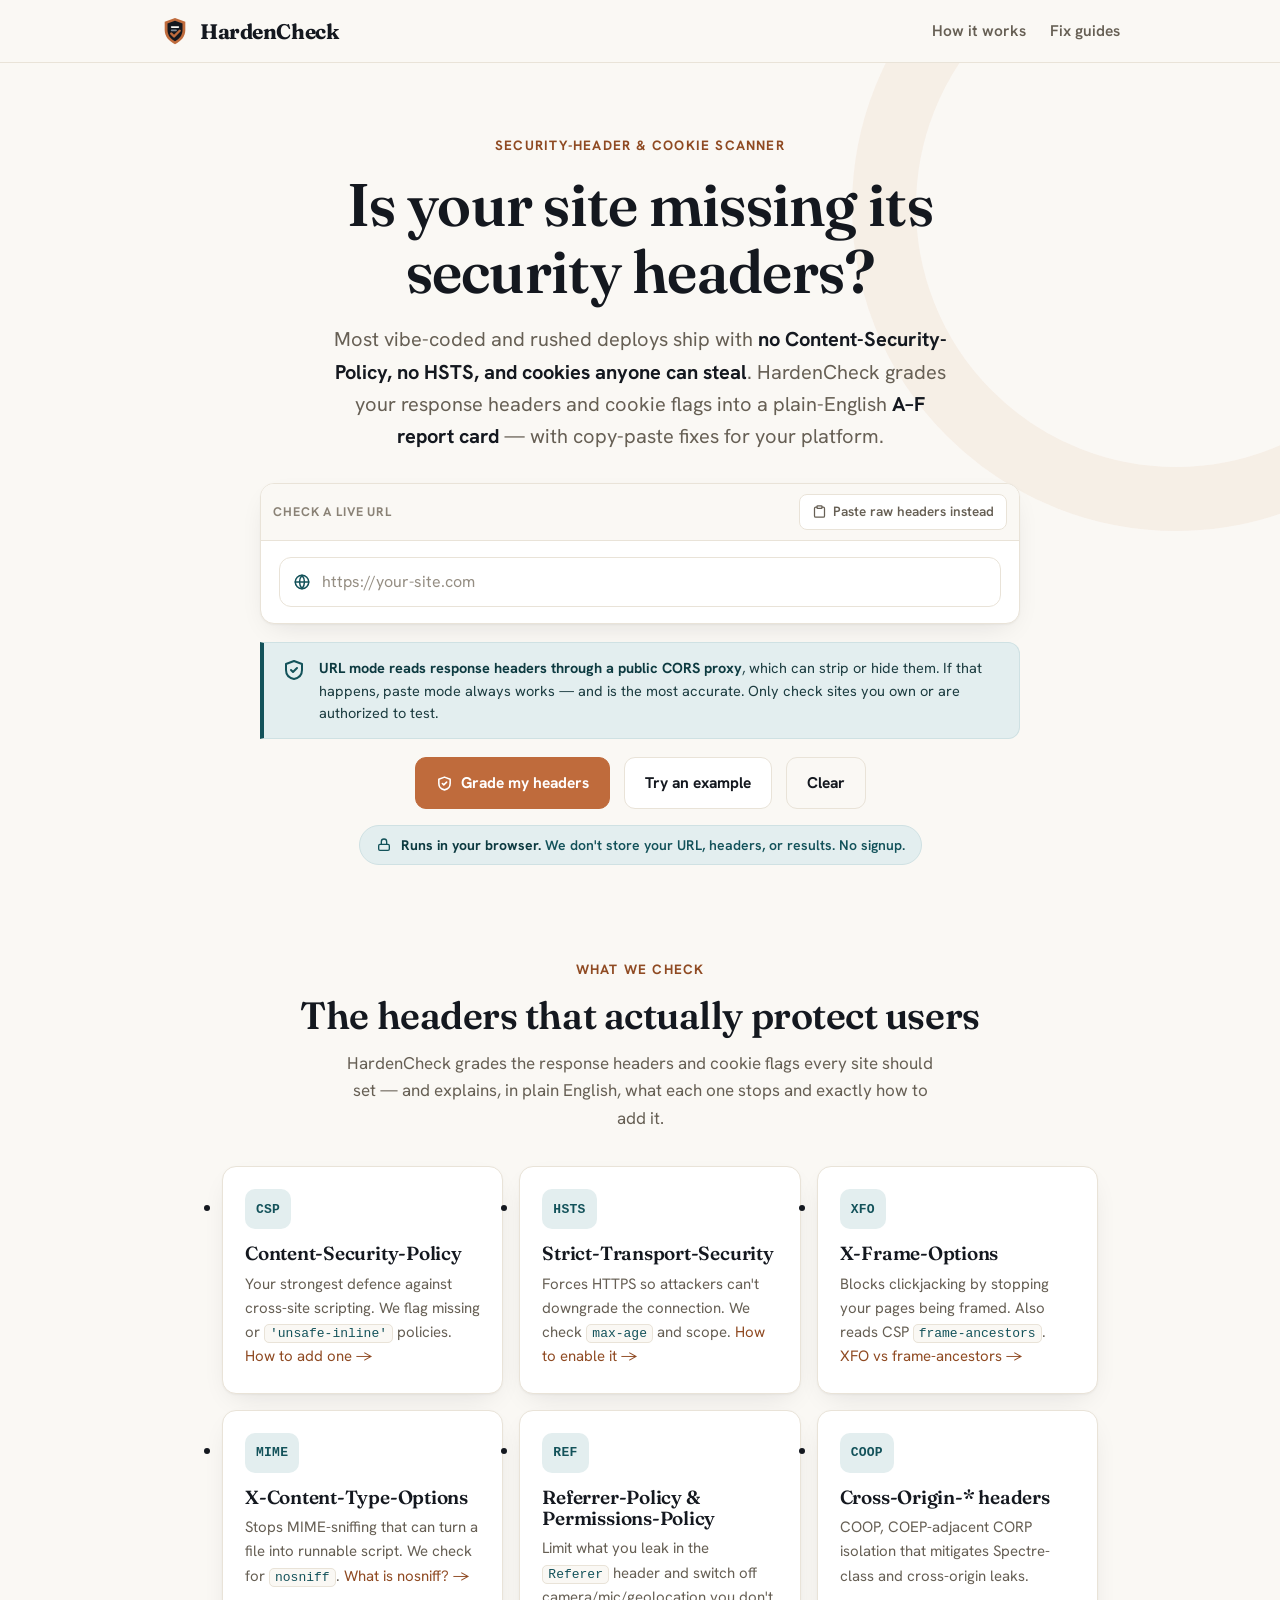
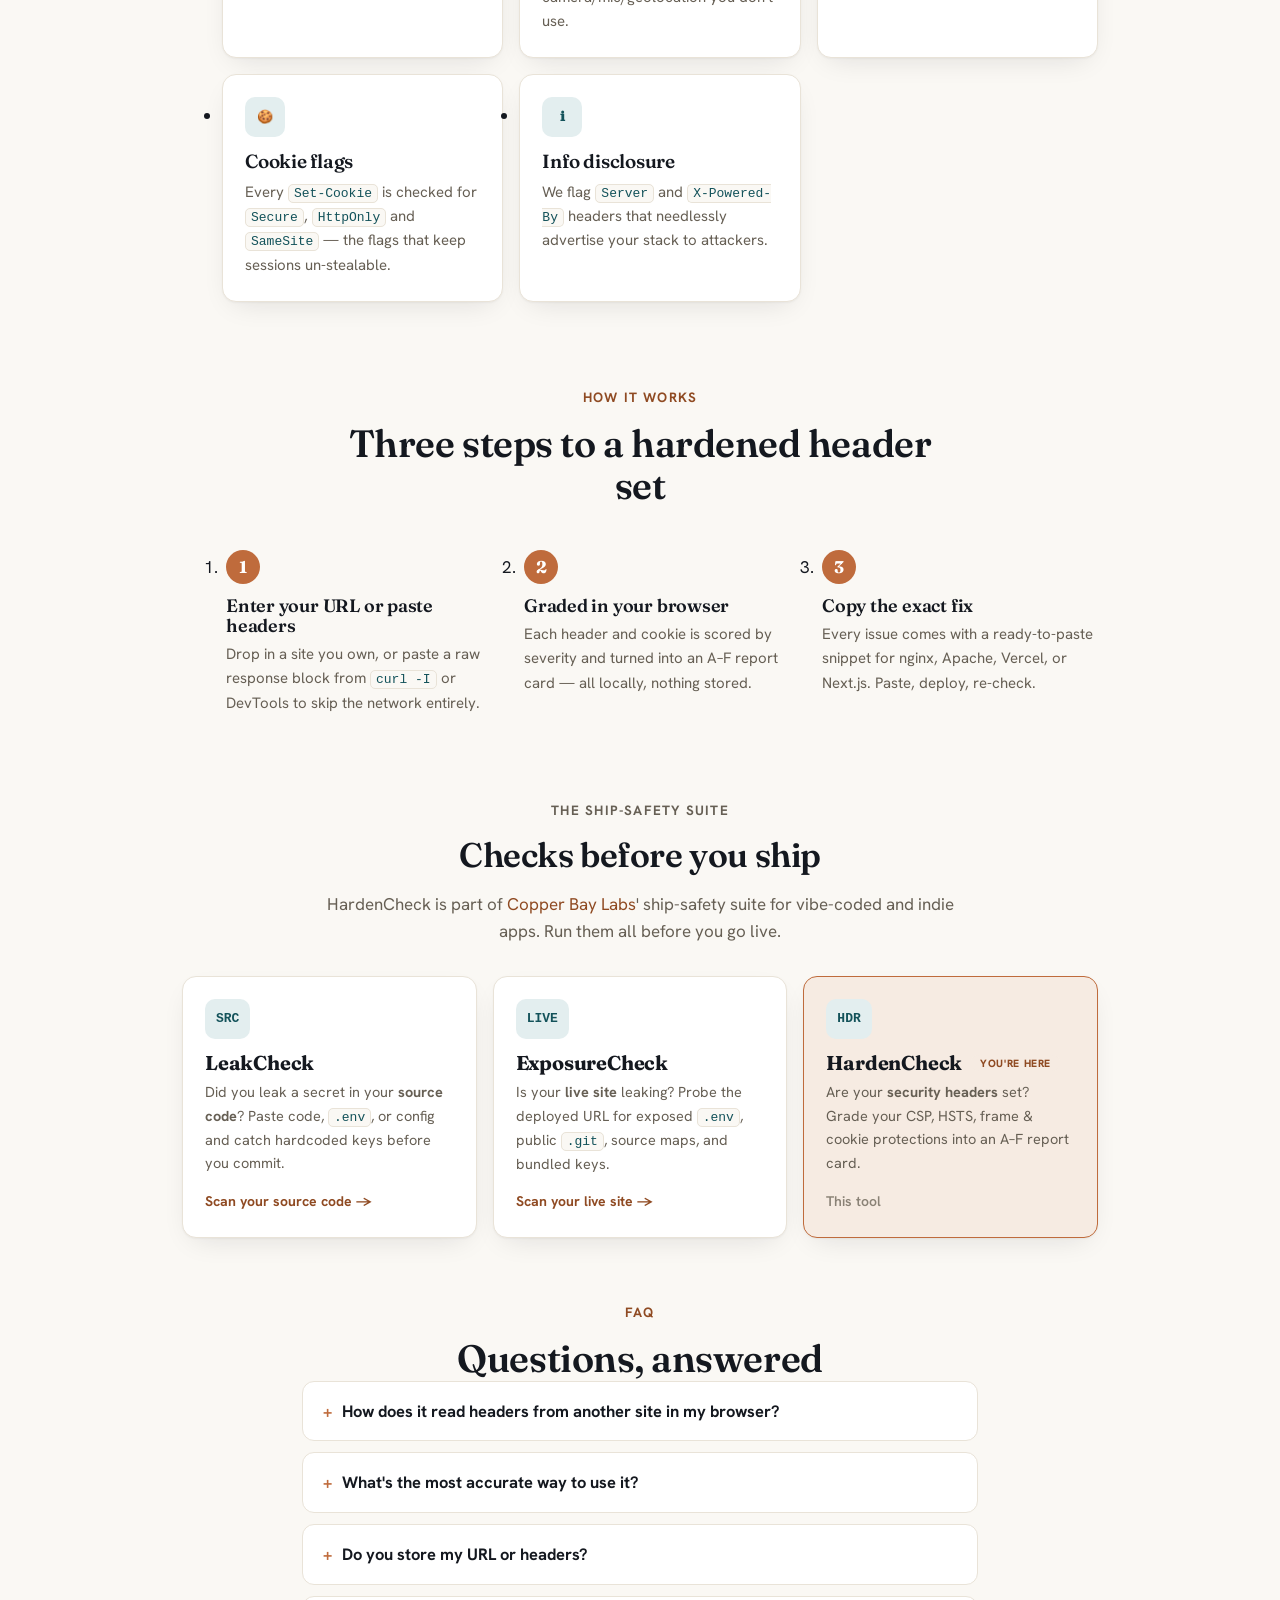
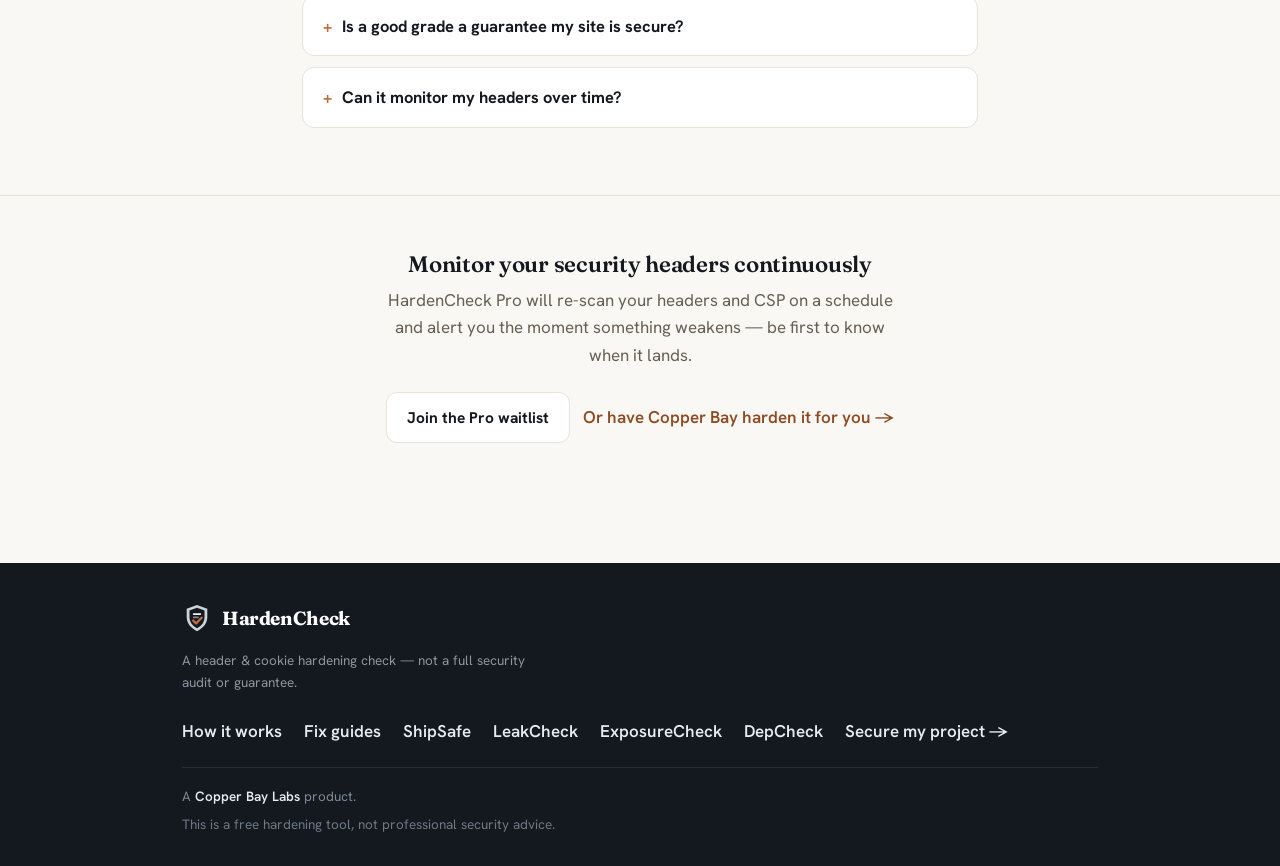
==== commit 7eee09aa: "Add HardenCheck guide: X-Content-Type-Options nosniff (fourth guide) ~850-word guide targeting 'X-Co" ====
--- a/index.html
+++ b/index.html
@@ -115,7 +115,7 @@
         <li class="feature"><span class="feat-icon" aria-hidden="true">CSP</span><div><h3>Content-Security-Policy</h3><p>Your strongest defence against cross-site scripting. We flag missing or <code>'unsafe-inline'</code> policies. <a href="guides/add-content-security-policy-header.html">How to add one &rarr;</a></p></div></li>
         <li class="feature"><span class="feat-icon" aria-hidden="true">HSTS</span><div><h3>Strict-Transport-Security</h3><p>Forces HTTPS so attackers can't downgrade the connection. We check <code>max-age</code> and scope. <a href="guides/enable-hsts-header.html">How to enable it &rarr;</a></p></div></li>
         <li class="feature"><span class="feat-icon" aria-hidden="true">XFO</span><div><h3>X-Frame-Options</h3><p>Blocks clickjacking by stopping your pages being framed. Also reads CSP <code>frame-ancestors</code>. <a href="guides/x-frame-options-vs-csp-frame-ancestors.html">XFO vs frame-ancestors &rarr;</a></p></div></li>
-        <li class="feature"><span class="feat-icon" aria-hidden="true">MIME</span><div><h3>X-Content-Type-Options</h3><p>Stops MIME-sniffing that can turn a file into runnable script. We check for <code>nosniff</code>.</p></div></li>
+        <li class="feature"><span class="feat-icon" aria-hidden="true">MIME</span><div><h3>X-Content-Type-Options</h3><p>Stops MIME-sniffing that can turn a file into runnable script. We check for <code>nosniff</code>. <a href="guides/x-content-type-options-nosniff.html">What is nosniff? &rarr;</a></p></div></li>
         <li class="feature"><span class="feat-icon" aria-hidden="true">REF</span><div><h3>Referrer-Policy &amp; Permissions-Policy</h3><p>Limit what you leak in the <code>Referer</code> header and switch off camera/mic/geolocation you don't use.</p></div></li>
         <li class="feature"><span class="feat-icon" aria-hidden="true">COOP</span><div><h3>Cross-Origin-* headers</h3><p>COOP, COEP-adjacent CORP isolation that mitigates Spectre-class and cross-origin leaks.</p></div></li>
         <li class="feature"><span class="feat-icon" aria-hidden="true">&#x1F36A;</span><div><h3>Cookie flags</h3><p>Every <code>Set-Cookie</code> is checked for <code>Secure</code>, <code>HttpOnly</code> and <code>SameSite</code> &mdash; the flags that keep sessions un-stealable.</p></div></li>
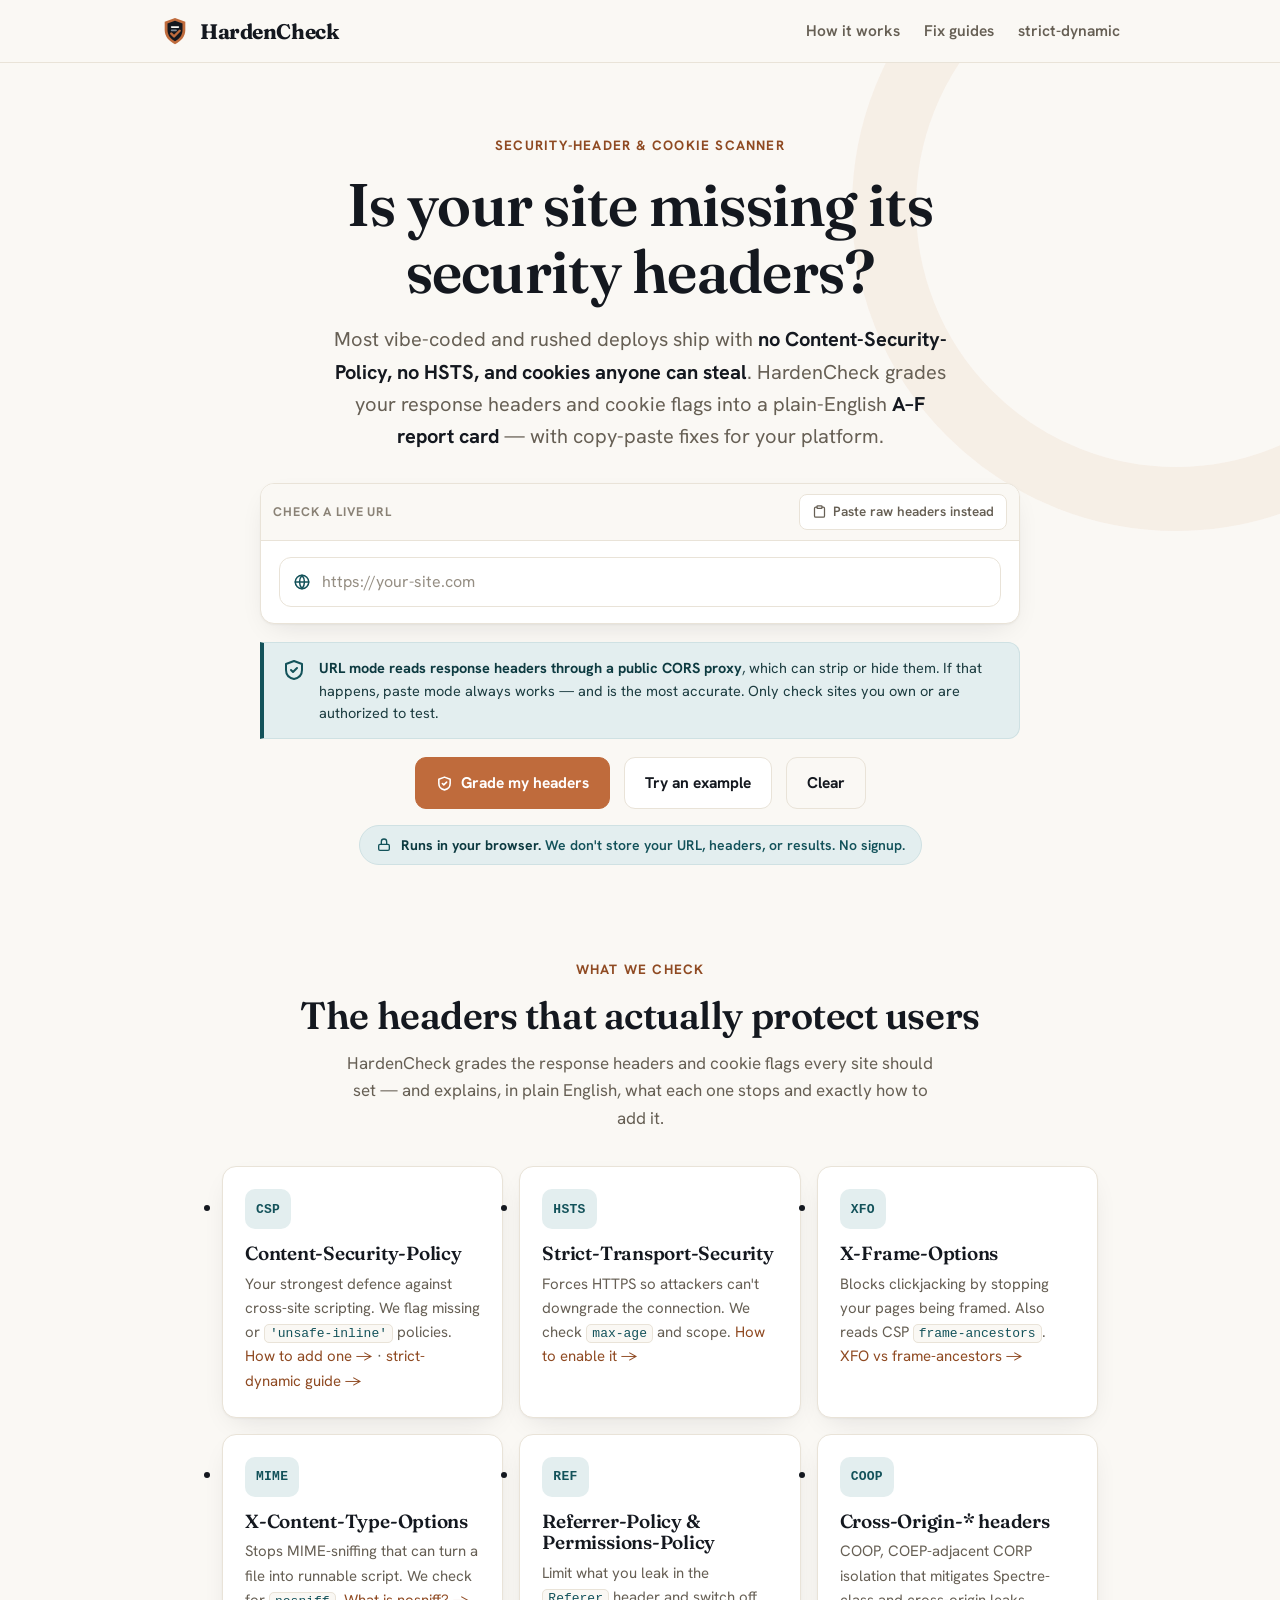
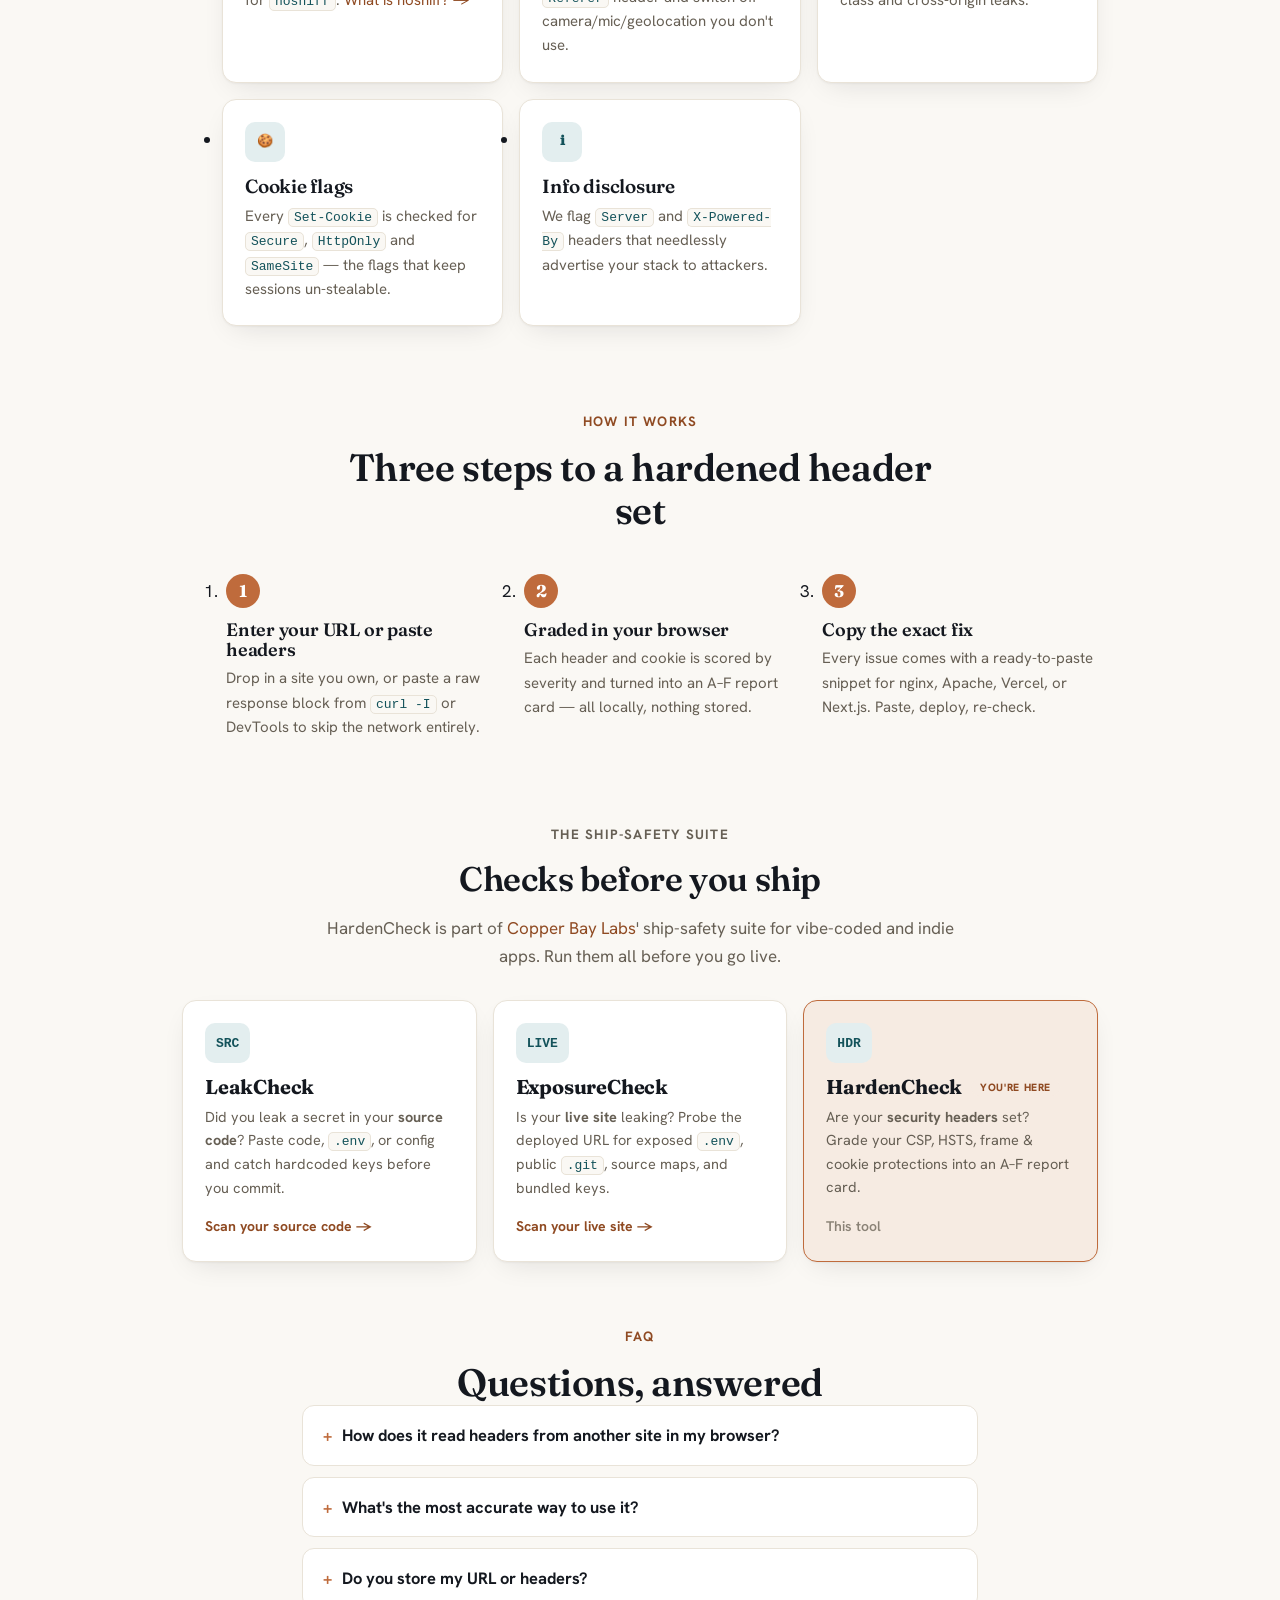
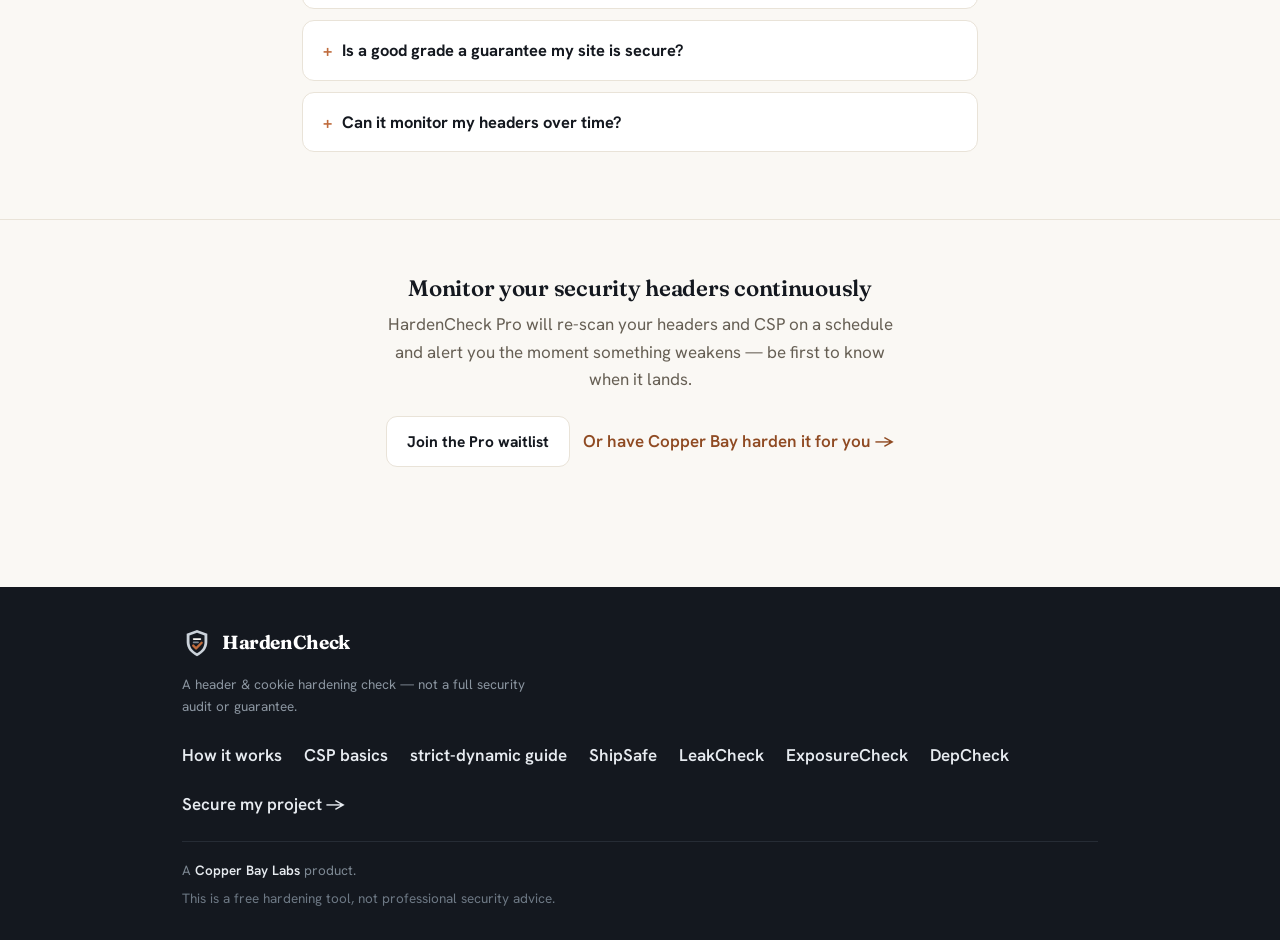
==== commit a8e38619: "Add fifth HardenCheck guide: CSP strict-dynamic for dynamically injected scripts New page: guides/co" ====
--- a/index.html
+++ b/index.html
@@ -44,6 +44,7 @@
     <nav class="nav" aria-label="Primary navigation">
       <a href="about.html">How it works</a>
       <a href="guides/add-content-security-policy-header.html">Fix guides</a>
+      <a href="guides/content-security-policy-strict-dynamic.html">strict-dynamic</a>
     </nav>
   </div>
 </header>
@@ -112,7 +113,7 @@
       <h2 class="detect-title">The headers that actually protect users</h2>
       <p class="detect-sub">HardenCheck grades the response headers and cookie flags every site should set &mdash; and explains, in plain English, what each one stops and exactly how to add it.</p>
       <ul class="detect-grid">
-        <li class="feature"><span class="feat-icon" aria-hidden="true">CSP</span><div><h3>Content-Security-Policy</h3><p>Your strongest defence against cross-site scripting. We flag missing or <code>'unsafe-inline'</code> policies. <a href="guides/add-content-security-policy-header.html">How to add one &rarr;</a></p></div></li>
+        <li class="feature"><span class="feat-icon" aria-hidden="true">CSP</span><div><h3>Content-Security-Policy</h3><p>Your strongest defence against cross-site scripting. We flag missing or <code>'unsafe-inline'</code> policies. <a href="guides/add-content-security-policy-header.html">How to add one &rarr;</a> &middot; <a href="guides/content-security-policy-strict-dynamic.html">strict-dynamic guide &rarr;</a></p></div></li>
         <li class="feature"><span class="feat-icon" aria-hidden="true">HSTS</span><div><h3>Strict-Transport-Security</h3><p>Forces HTTPS so attackers can't downgrade the connection. We check <code>max-age</code> and scope. <a href="guides/enable-hsts-header.html">How to enable it &rarr;</a></p></div></li>
         <li class="feature"><span class="feat-icon" aria-hidden="true">XFO</span><div><h3>X-Frame-Options</h3><p>Blocks clickjacking by stopping your pages being framed. Also reads CSP <code>frame-ancestors</code>. <a href="guides/x-frame-options-vs-csp-frame-ancestors.html">XFO vs frame-ancestors &rarr;</a></p></div></li>
         <li class="feature"><span class="feat-icon" aria-hidden="true">MIME</span><div><h3>X-Content-Type-Options</h3><p>Stops MIME-sniffing that can turn a file into runnable script. We check for <code>nosniff</code>. <a href="guides/x-content-type-options-nosniff.html">What is nosniff? &rarr;</a></p></div></li>
@@ -240,7 +241,8 @@
     </div>
     <nav class="foot-nav" aria-label="Footer navigation">
       <a href="about.html">How it works</a>
-      <a href="guides/add-content-security-policy-header.html">Fix guides</a>
+      <a href="guides/add-content-security-policy-header.html">CSP basics</a>
+      <a href="guides/content-security-policy-strict-dynamic.html">strict-dynamic guide</a>
       <a href="https://labs.copperbaytech.com/shipsafe/" target="_blank" rel="noopener noreferrer">ShipSafe</a>
       <a href="https://labs.copperbaytech.com/leakcheck/" target="_blank" rel="noopener noreferrer">LeakCheck</a>
       <a href="https://labs.copperbaytech.com/exposurecheck/" target="_blank" rel="noopener noreferrer">ExposureCheck</a>
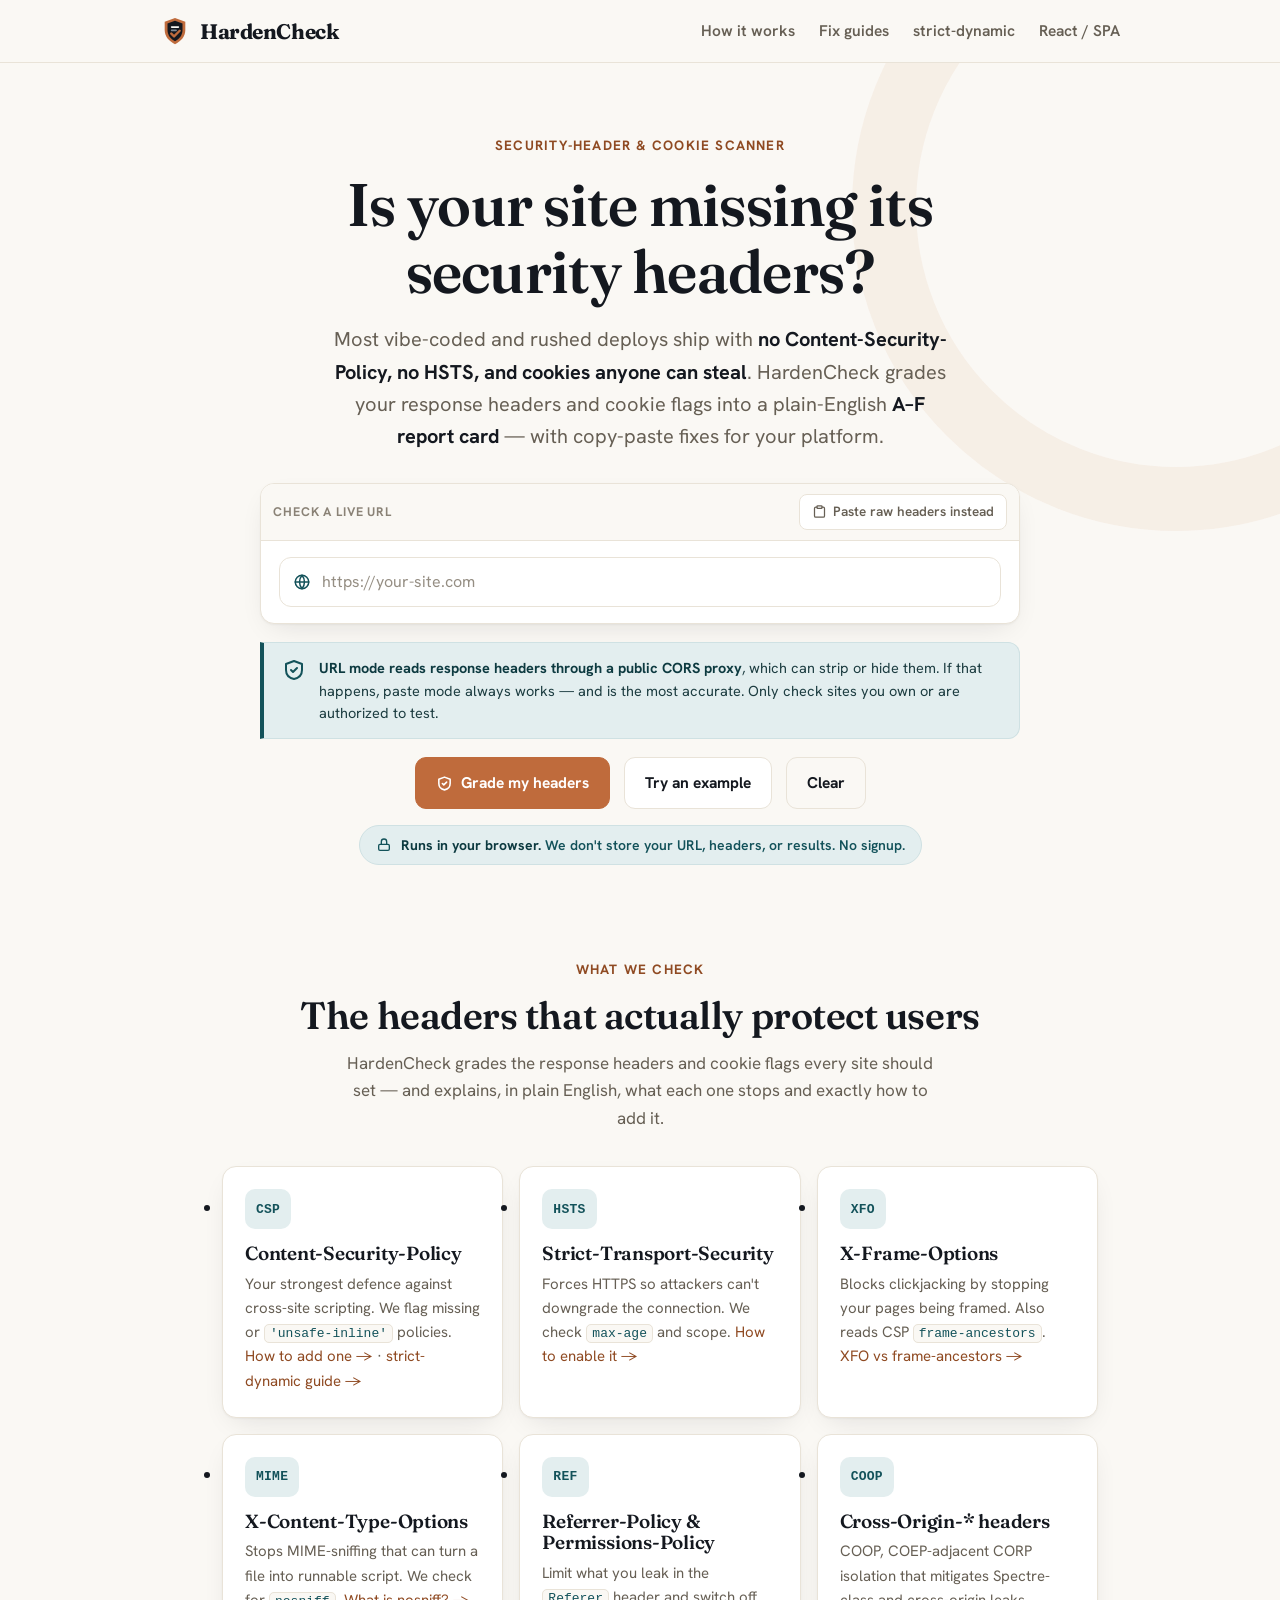
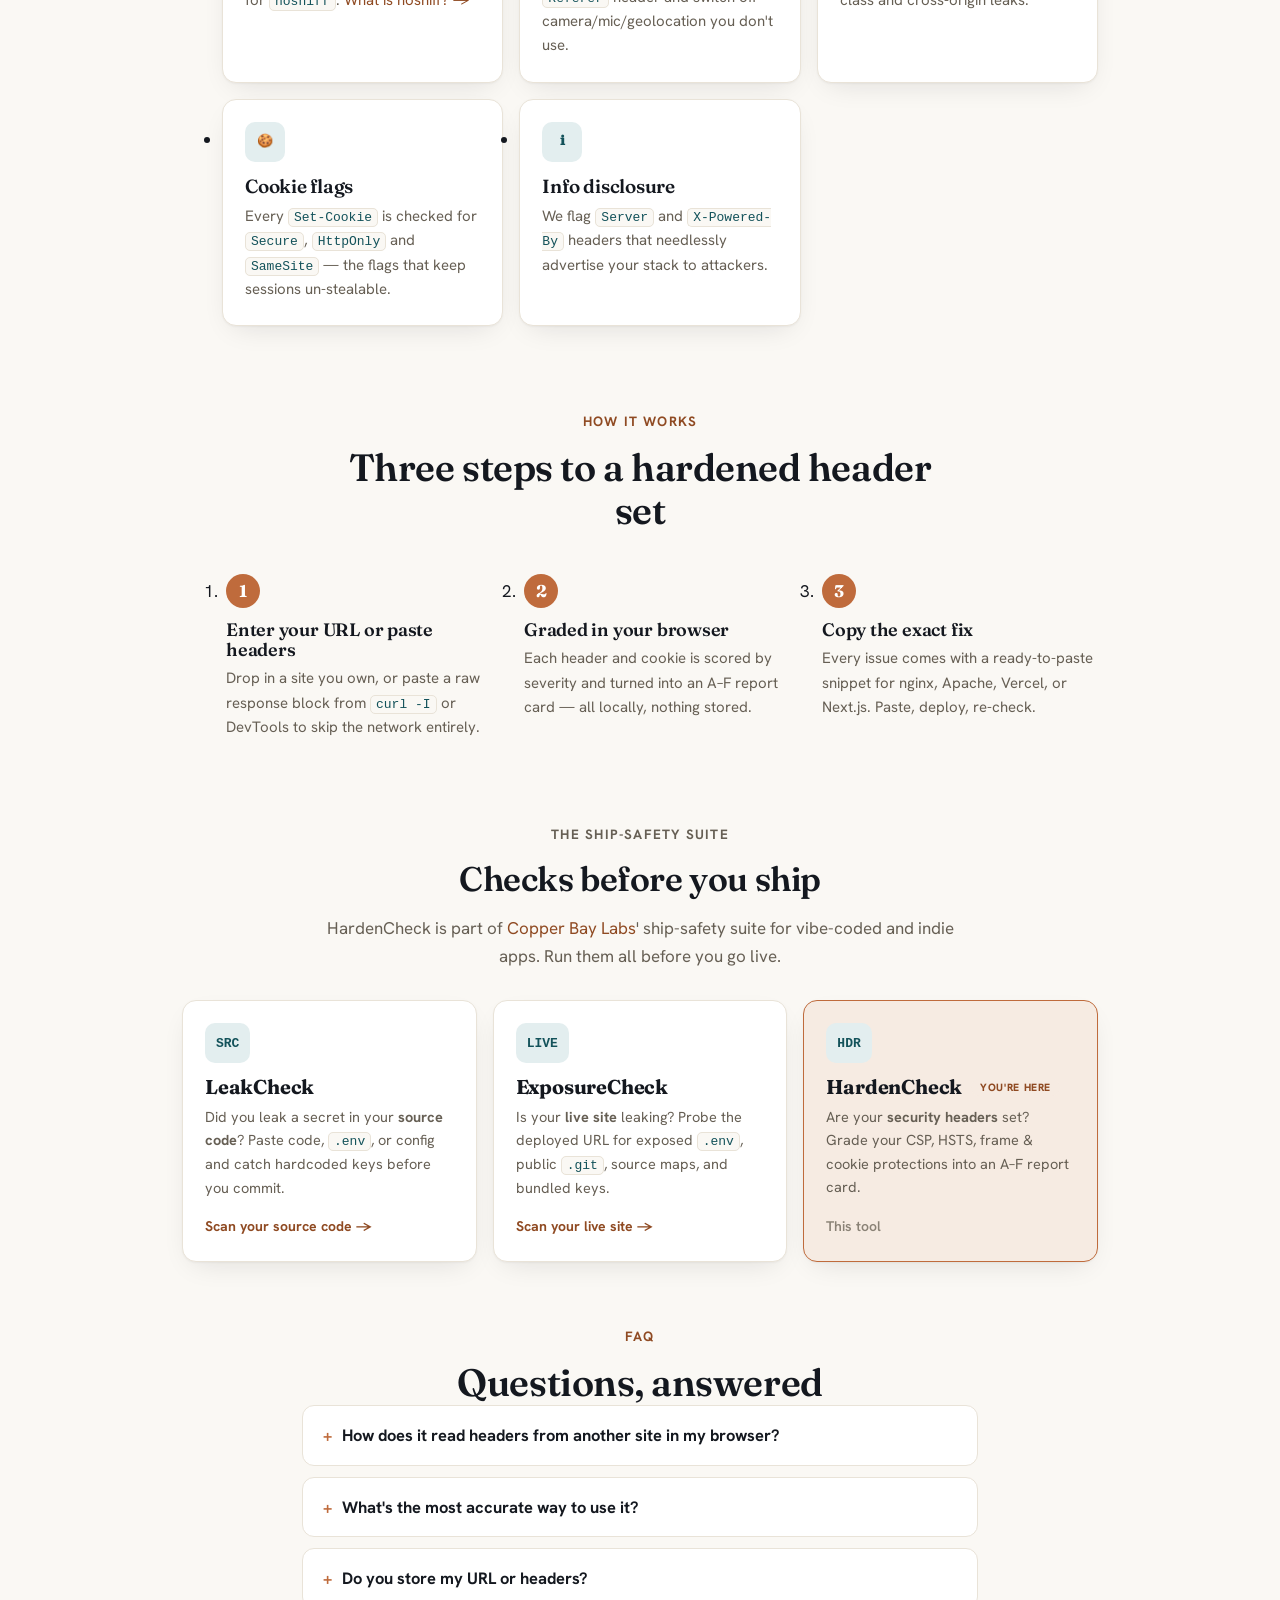
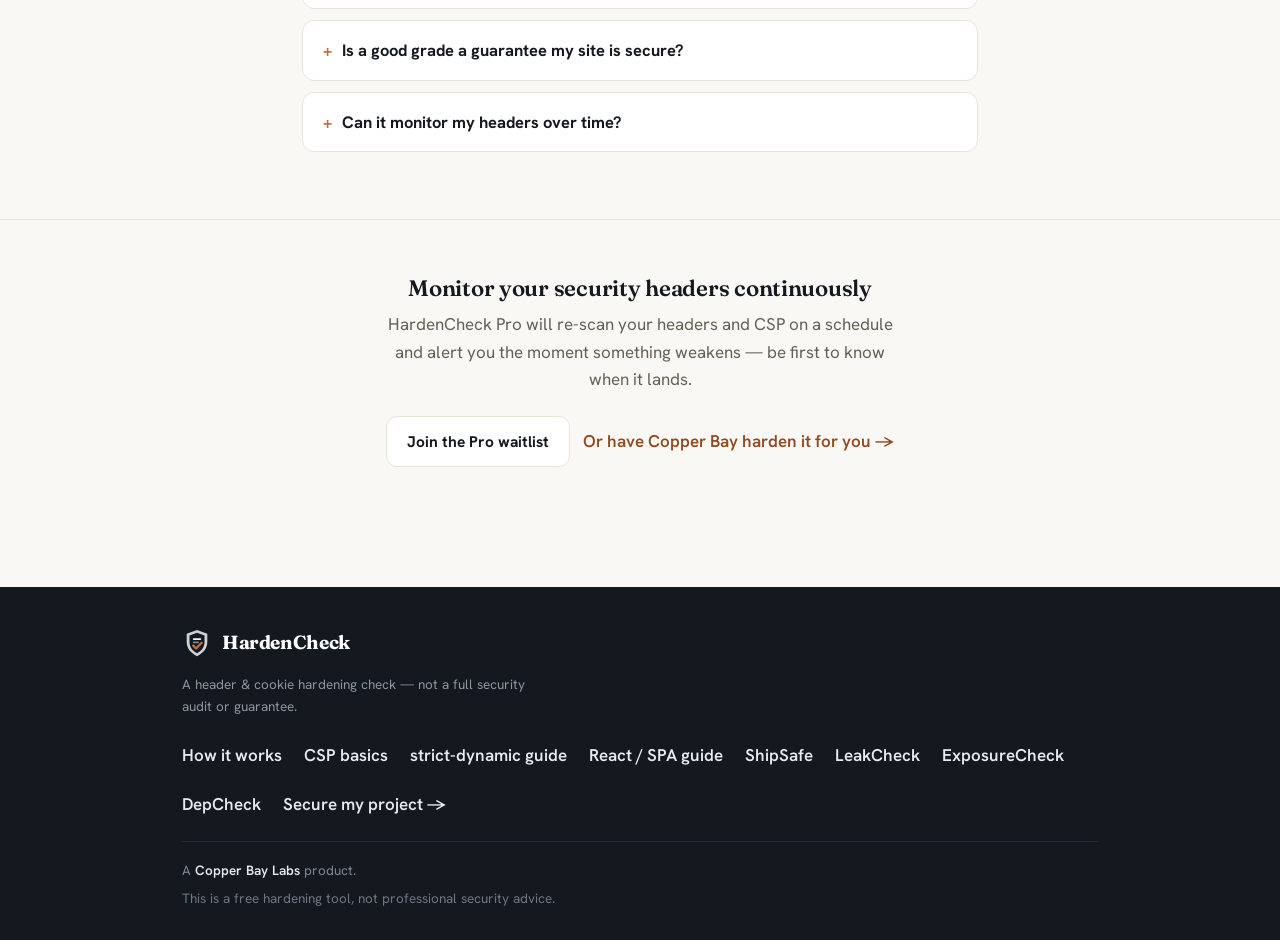
==== commit 7c7767c3: "add CSP guide for React/Vite/SPA apps (sixth guide) New page: guides/csp-react-spa-app.html Target q" ====
--- a/index.html
+++ b/index.html
@@ -45,6 +45,7 @@
       <a href="about.html">How it works</a>
       <a href="guides/add-content-security-policy-header.html">Fix guides</a>
       <a href="guides/content-security-policy-strict-dynamic.html">strict-dynamic</a>
+      <a href="guides/csp-react-spa-app.html">React / SPA</a>
     </nav>
   </div>
 </header>
@@ -243,6 +244,7 @@
       <a href="about.html">How it works</a>
       <a href="guides/add-content-security-policy-header.html">CSP basics</a>
       <a href="guides/content-security-policy-strict-dynamic.html">strict-dynamic guide</a>
+      <a href="guides/csp-react-spa-app.html">React / SPA guide</a>
       <a href="https://labs.copperbaytech.com/shipsafe/" target="_blank" rel="noopener noreferrer">ShipSafe</a>
       <a href="https://labs.copperbaytech.com/leakcheck/" target="_blank" rel="noopener noreferrer">LeakCheck</a>
       <a href="https://labs.copperbaytech.com/exposurecheck/" target="_blank" rel="noopener noreferrer">ExposureCheck</a>
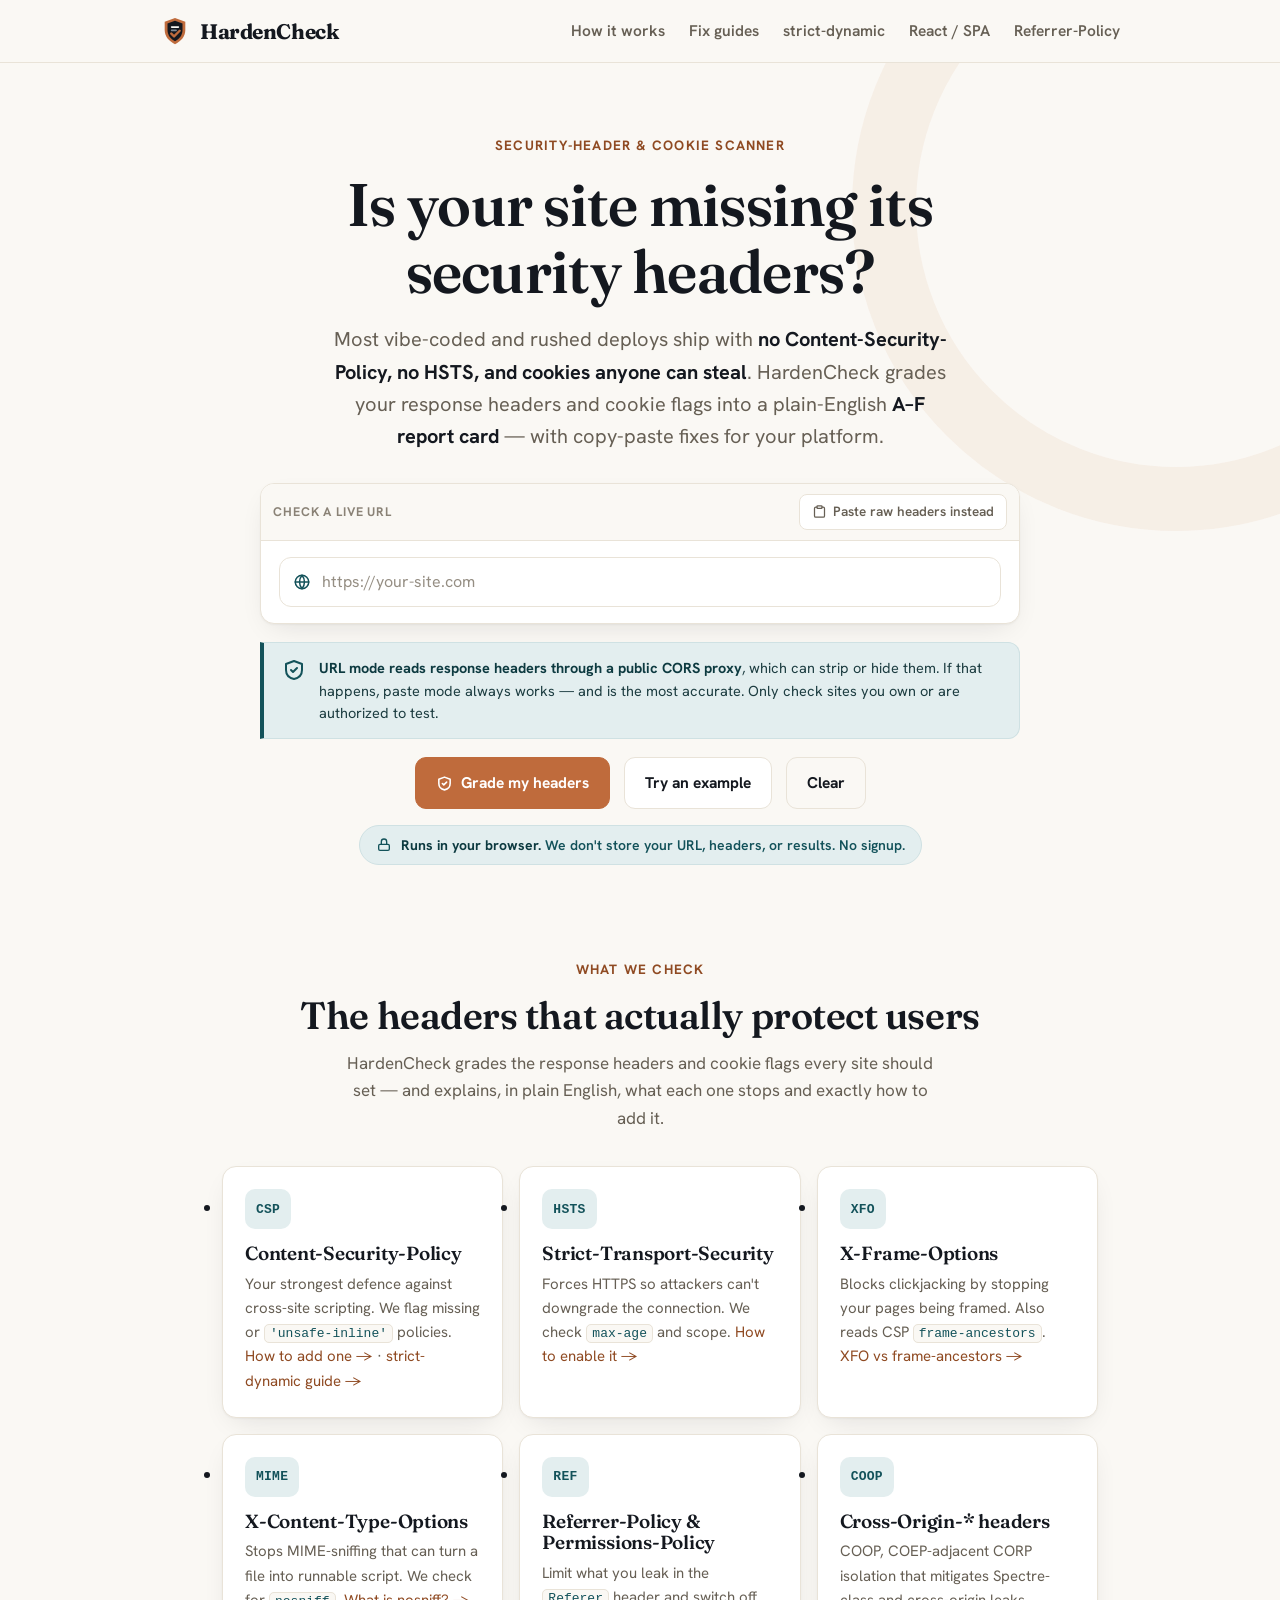
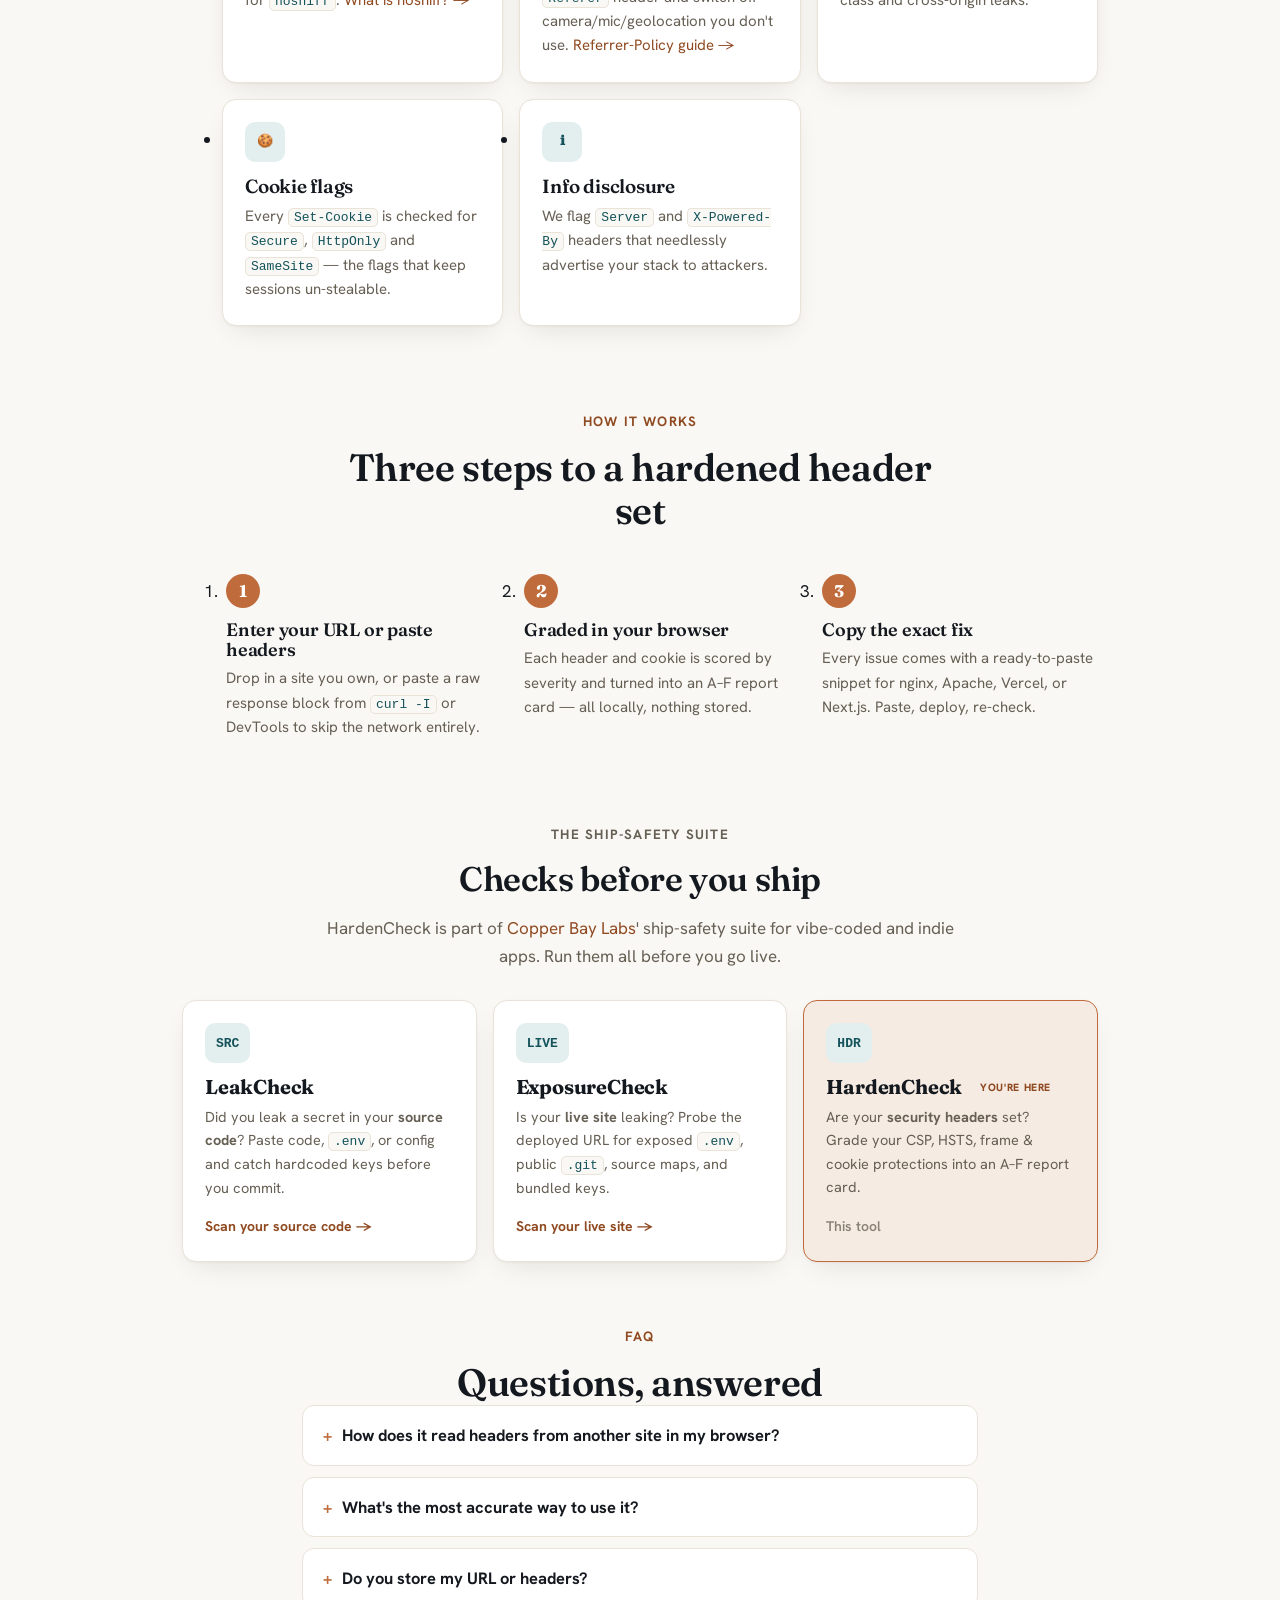
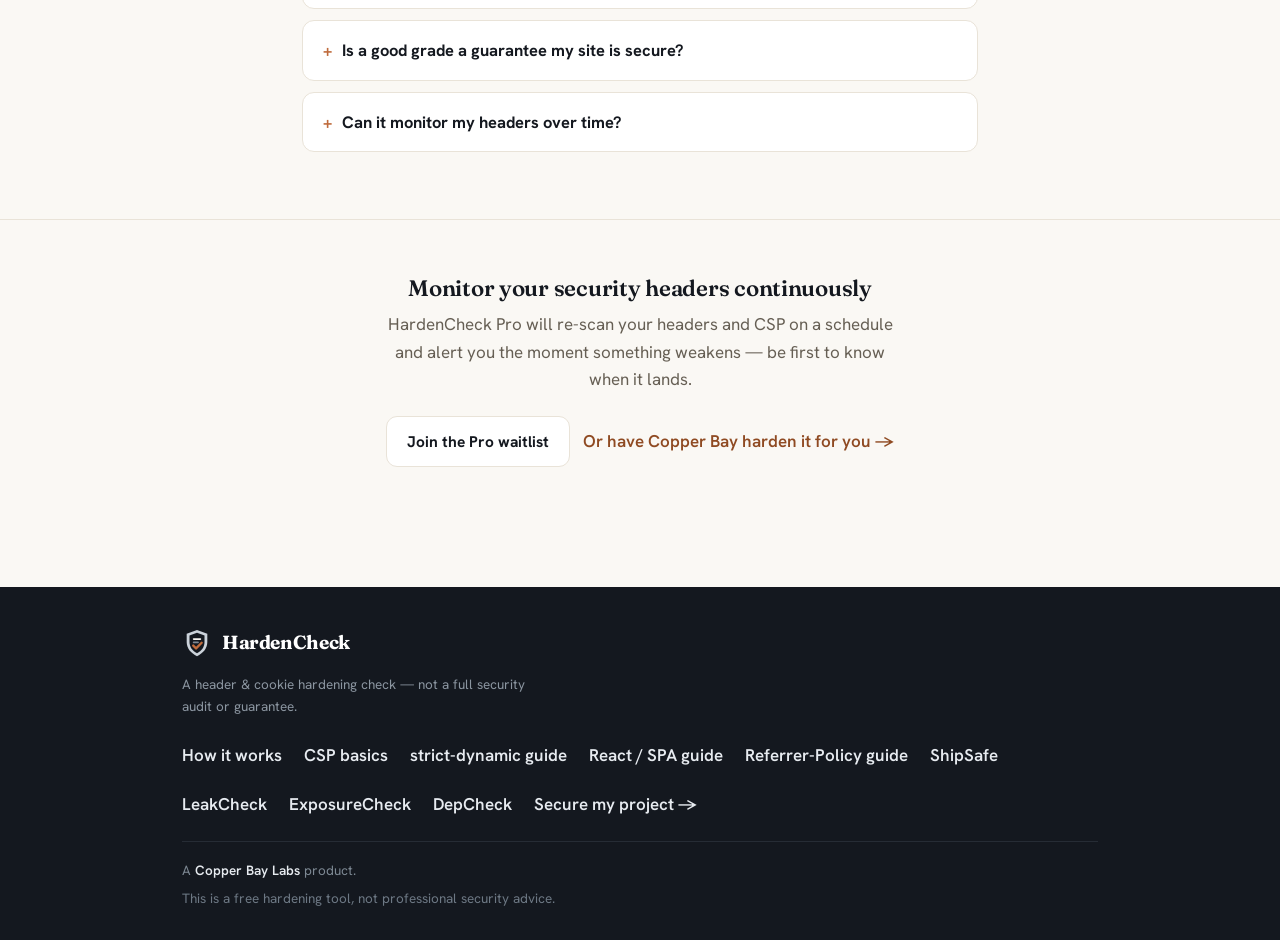
==== commit a0eaea9e: "Add Referrer-Policy guide (7th HardenCheck guide) New page: guides/referrer-policy-header.html Targe" ====
--- a/index.html
+++ b/index.html
@@ -46,6 +46,7 @@
       <a href="guides/add-content-security-policy-header.html">Fix guides</a>
       <a href="guides/content-security-policy-strict-dynamic.html">strict-dynamic</a>
       <a href="guides/csp-react-spa-app.html">React / SPA</a>
+      <a href="guides/referrer-policy-header.html">Referrer-Policy</a>
     </nav>
   </div>
 </header>
@@ -118,7 +119,7 @@
         <li class="feature"><span class="feat-icon" aria-hidden="true">HSTS</span><div><h3>Strict-Transport-Security</h3><p>Forces HTTPS so attackers can't downgrade the connection. We check <code>max-age</code> and scope. <a href="guides/enable-hsts-header.html">How to enable it &rarr;</a></p></div></li>
         <li class="feature"><span class="feat-icon" aria-hidden="true">XFO</span><div><h3>X-Frame-Options</h3><p>Blocks clickjacking by stopping your pages being framed. Also reads CSP <code>frame-ancestors</code>. <a href="guides/x-frame-options-vs-csp-frame-ancestors.html">XFO vs frame-ancestors &rarr;</a></p></div></li>
         <li class="feature"><span class="feat-icon" aria-hidden="true">MIME</span><div><h3>X-Content-Type-Options</h3><p>Stops MIME-sniffing that can turn a file into runnable script. We check for <code>nosniff</code>. <a href="guides/x-content-type-options-nosniff.html">What is nosniff? &rarr;</a></p></div></li>
-        <li class="feature"><span class="feat-icon" aria-hidden="true">REF</span><div><h3>Referrer-Policy &amp; Permissions-Policy</h3><p>Limit what you leak in the <code>Referer</code> header and switch off camera/mic/geolocation you don't use.</p></div></li>
+        <li class="feature"><span class="feat-icon" aria-hidden="true">REF</span><div><h3>Referrer-Policy &amp; Permissions-Policy</h3><p>Limit what you leak in the <code>Referer</code> header and switch off camera/mic/geolocation you don't use. <a href="guides/referrer-policy-header.html">Referrer-Policy guide &rarr;</a></p></div></li>
         <li class="feature"><span class="feat-icon" aria-hidden="true">COOP</span><div><h3>Cross-Origin-* headers</h3><p>COOP, COEP-adjacent CORP isolation that mitigates Spectre-class and cross-origin leaks.</p></div></li>
         <li class="feature"><span class="feat-icon" aria-hidden="true">&#x1F36A;</span><div><h3>Cookie flags</h3><p>Every <code>Set-Cookie</code> is checked for <code>Secure</code>, <code>HttpOnly</code> and <code>SameSite</code> &mdash; the flags that keep sessions un-stealable.</p></div></li>
         <li class="feature"><span class="feat-icon" aria-hidden="true">&#x2139;</span><div><h3>Info disclosure</h3><p>We flag <code>Server</code> and <code>X-Powered-By</code> headers that needlessly advertise your stack to attackers.</p></div></li>
@@ -245,6 +246,7 @@
       <a href="guides/add-content-security-policy-header.html">CSP basics</a>
       <a href="guides/content-security-policy-strict-dynamic.html">strict-dynamic guide</a>
       <a href="guides/csp-react-spa-app.html">React / SPA guide</a>
+      <a href="guides/referrer-policy-header.html">Referrer-Policy guide</a>
       <a href="https://labs.copperbaytech.com/shipsafe/" target="_blank" rel="noopener noreferrer">ShipSafe</a>
       <a href="https://labs.copperbaytech.com/leakcheck/" target="_blank" rel="noopener noreferrer">LeakCheck</a>
       <a href="https://labs.copperbaytech.com/exposurecheck/" target="_blank" rel="noopener noreferrer">ExposureCheck</a>
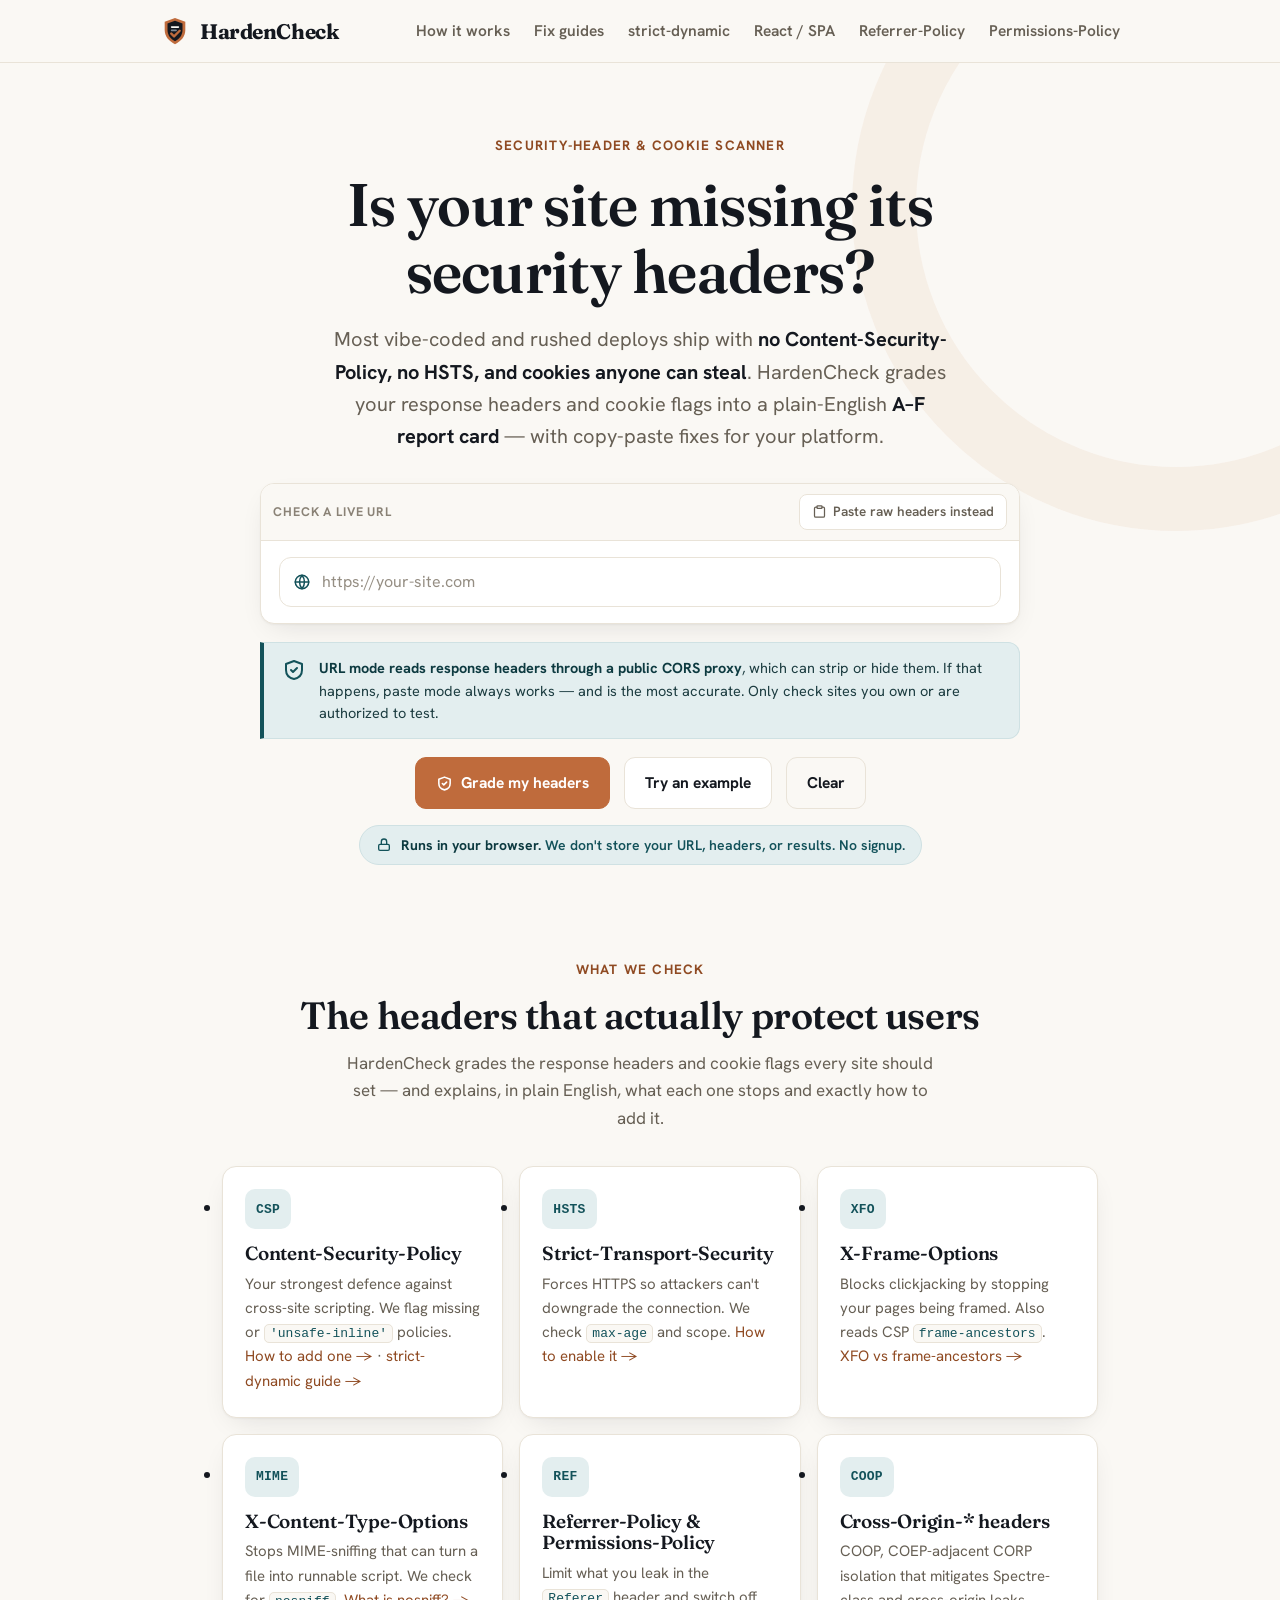
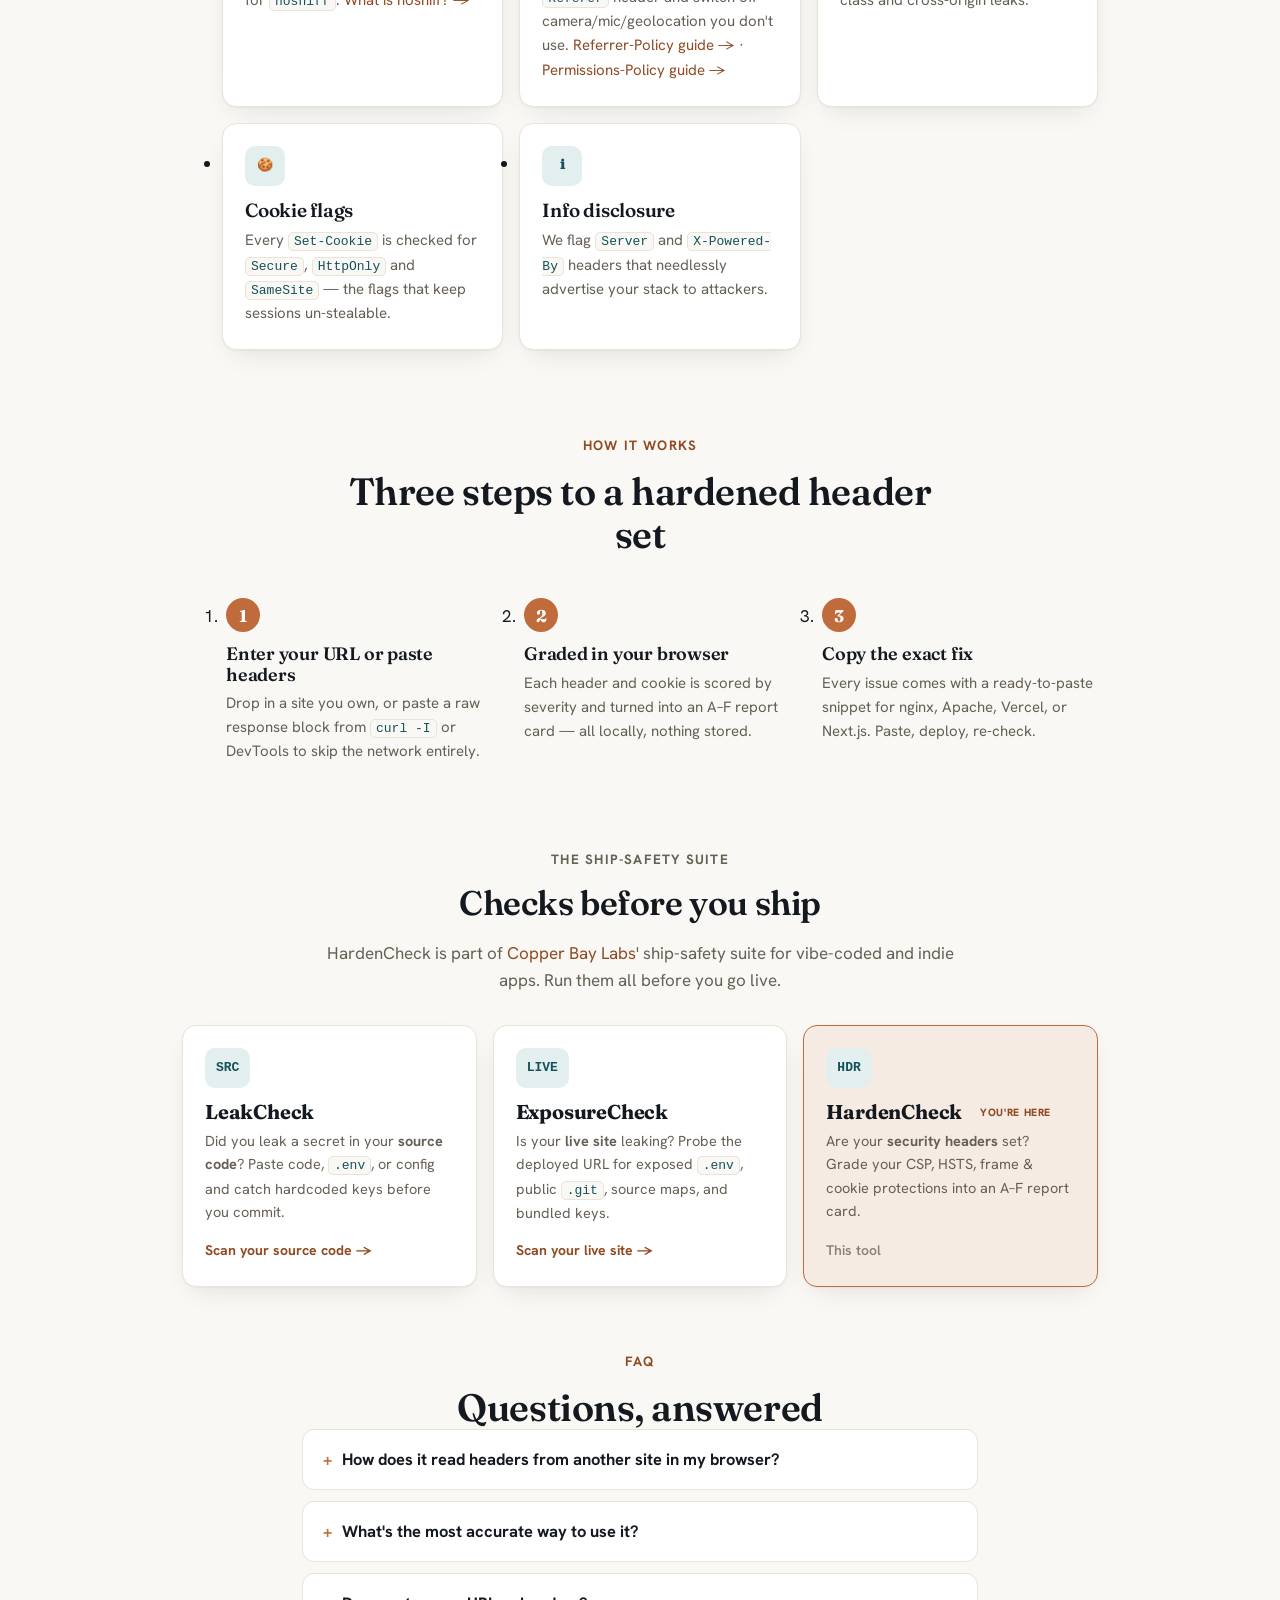
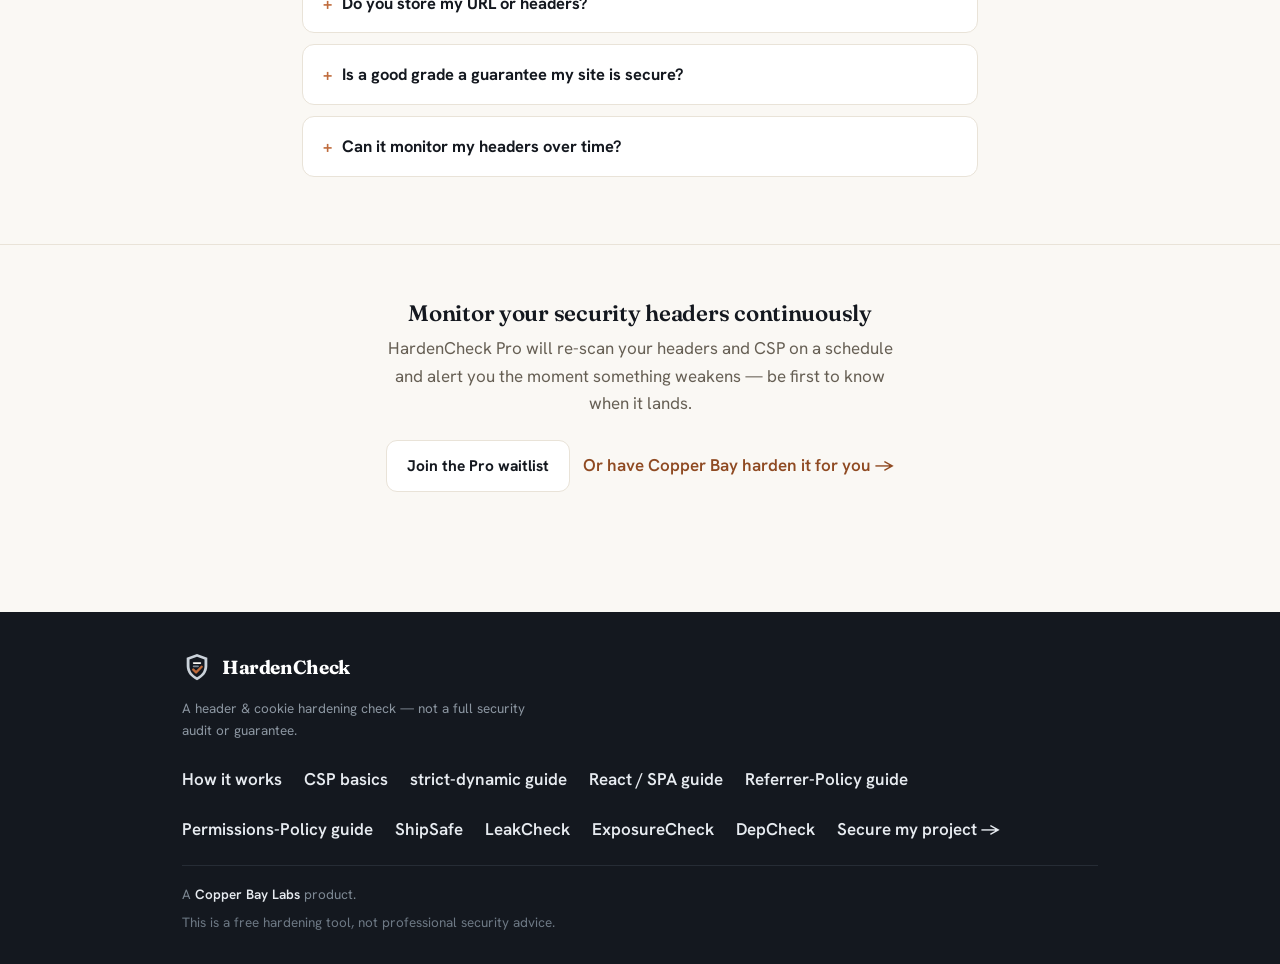
==== commit 7874f147: "Update index.html: add Permissions-Policy guide to header nav, footer nav, and feature list - Header" ====
--- a/index.html
+++ b/index.html
@@ -47,6 +47,7 @@
       <a href="guides/content-security-policy-strict-dynamic.html">strict-dynamic</a>
       <a href="guides/csp-react-spa-app.html">React / SPA</a>
       <a href="guides/referrer-policy-header.html">Referrer-Policy</a>
+      <a href="guides/permissions-policy-header.html">Permissions-Policy</a>
     </nav>
   </div>
 </header>
@@ -119,7 +120,7 @@
         <li class="feature"><span class="feat-icon" aria-hidden="true">HSTS</span><div><h3>Strict-Transport-Security</h3><p>Forces HTTPS so attackers can't downgrade the connection. We check <code>max-age</code> and scope. <a href="guides/enable-hsts-header.html">How to enable it &rarr;</a></p></div></li>
         <li class="feature"><span class="feat-icon" aria-hidden="true">XFO</span><div><h3>X-Frame-Options</h3><p>Blocks clickjacking by stopping your pages being framed. Also reads CSP <code>frame-ancestors</code>. <a href="guides/x-frame-options-vs-csp-frame-ancestors.html">XFO vs frame-ancestors &rarr;</a></p></div></li>
         <li class="feature"><span class="feat-icon" aria-hidden="true">MIME</span><div><h3>X-Content-Type-Options</h3><p>Stops MIME-sniffing that can turn a file into runnable script. We check for <code>nosniff</code>. <a href="guides/x-content-type-options-nosniff.html">What is nosniff? &rarr;</a></p></div></li>
-        <li class="feature"><span class="feat-icon" aria-hidden="true">REF</span><div><h3>Referrer-Policy &amp; Permissions-Policy</h3><p>Limit what you leak in the <code>Referer</code> header and switch off camera/mic/geolocation you don't use. <a href="guides/referrer-policy-header.html">Referrer-Policy guide &rarr;</a></p></div></li>
+        <li class="feature"><span class="feat-icon" aria-hidden="true">REF</span><div><h3>Referrer-Policy &amp; Permissions-Policy</h3><p>Limit what you leak in the <code>Referer</code> header and switch off camera/mic/geolocation you don't use. <a href="guides/referrer-policy-header.html">Referrer-Policy guide &rarr;</a> &middot; <a href="guides/permissions-policy-header.html">Permissions-Policy guide &rarr;</a></p></div></li>
         <li class="feature"><span class="feat-icon" aria-hidden="true">COOP</span><div><h3>Cross-Origin-* headers</h3><p>COOP, COEP-adjacent CORP isolation that mitigates Spectre-class and cross-origin leaks.</p></div></li>
         <li class="feature"><span class="feat-icon" aria-hidden="true">&#x1F36A;</span><div><h3>Cookie flags</h3><p>Every <code>Set-Cookie</code> is checked for <code>Secure</code>, <code>HttpOnly</code> and <code>SameSite</code> &mdash; the flags that keep sessions un-stealable.</p></div></li>
         <li class="feature"><span class="feat-icon" aria-hidden="true">&#x2139;</span><div><h3>Info disclosure</h3><p>We flag <code>Server</code> and <code>X-Powered-By</code> headers that needlessly advertise your stack to attackers.</p></div></li>
@@ -247,6 +248,7 @@
       <a href="guides/content-security-policy-strict-dynamic.html">strict-dynamic guide</a>
       <a href="guides/csp-react-spa-app.html">React / SPA guide</a>
       <a href="guides/referrer-policy-header.html">Referrer-Policy guide</a>
+      <a href="guides/permissions-policy-header.html">Permissions-Policy guide</a>
       <a href="https://labs.copperbaytech.com/shipsafe/" target="_blank" rel="noopener noreferrer">ShipSafe</a>
       <a href="https://labs.copperbaytech.com/leakcheck/" target="_blank" rel="noopener noreferrer">LeakCheck</a>
       <a href="https://labs.copperbaytech.com/exposurecheck/" target="_blank" rel="noopener noreferrer">ExposureCheck</a>
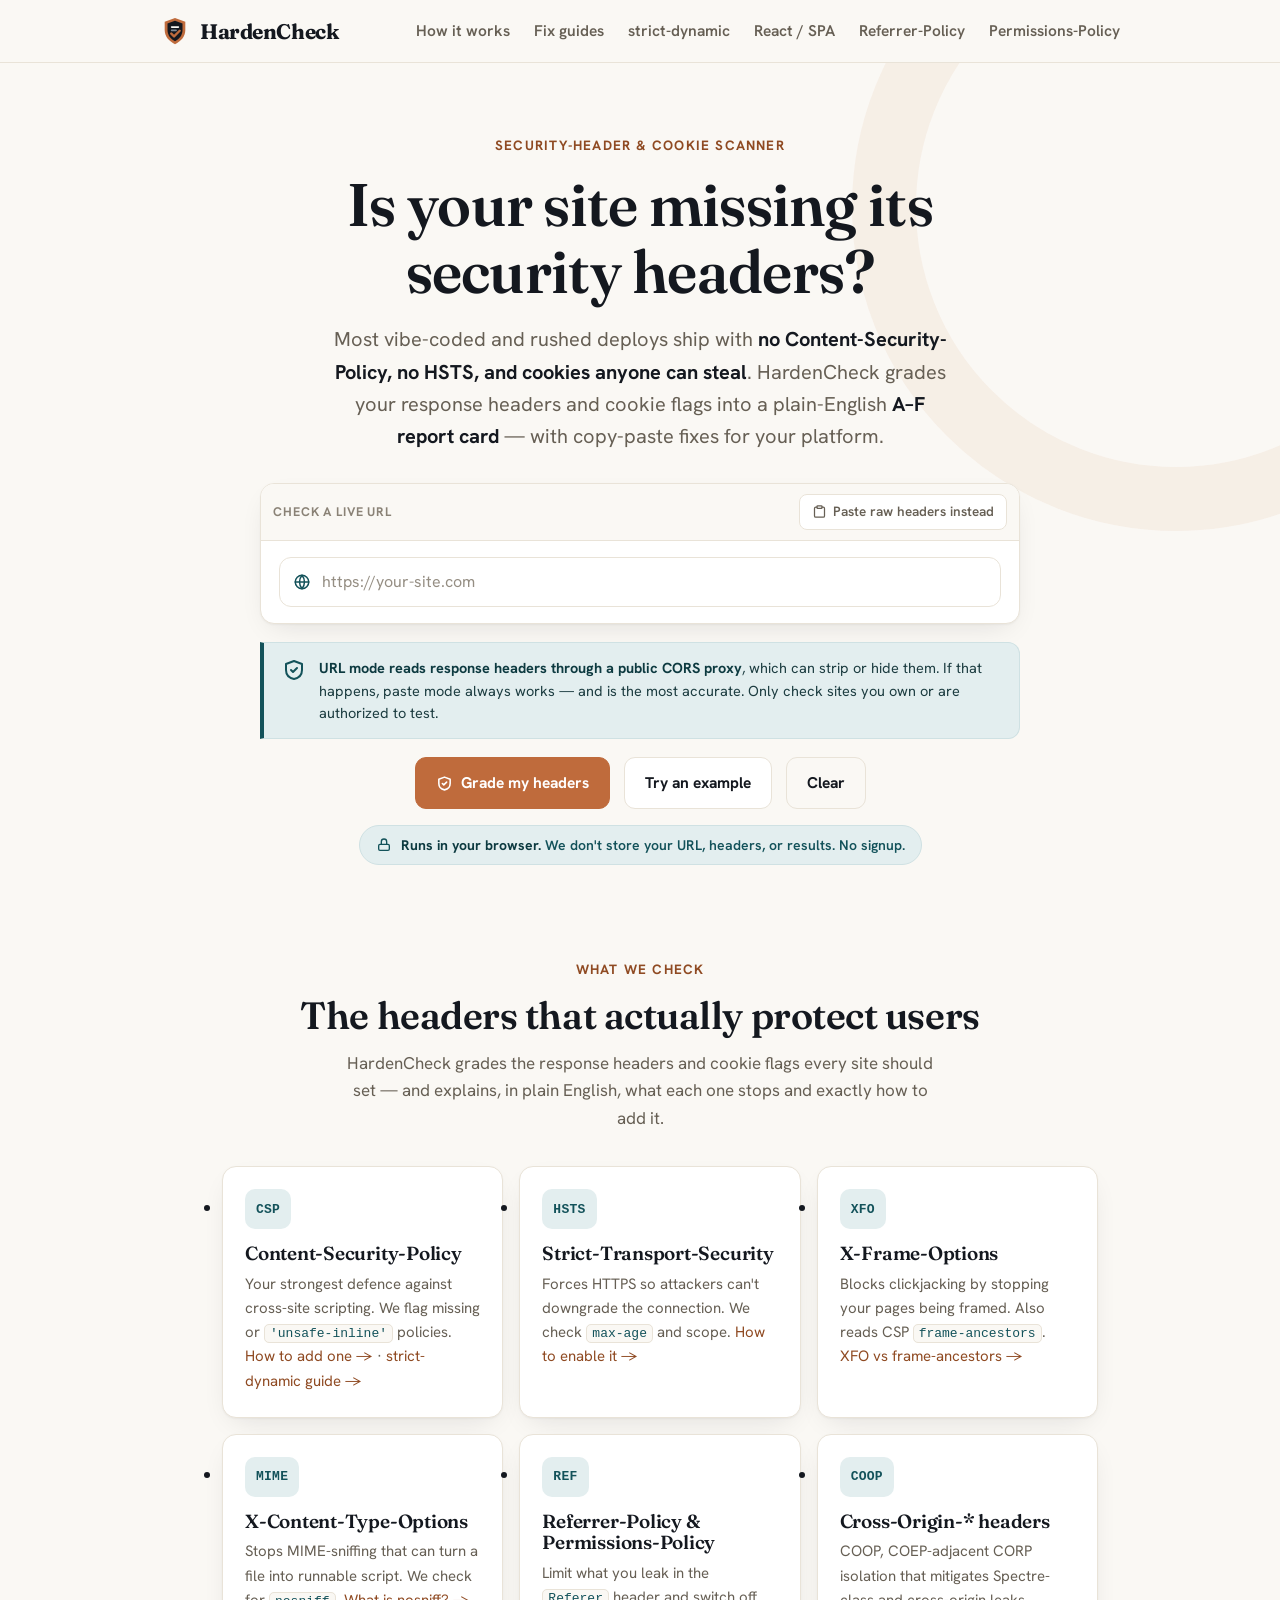
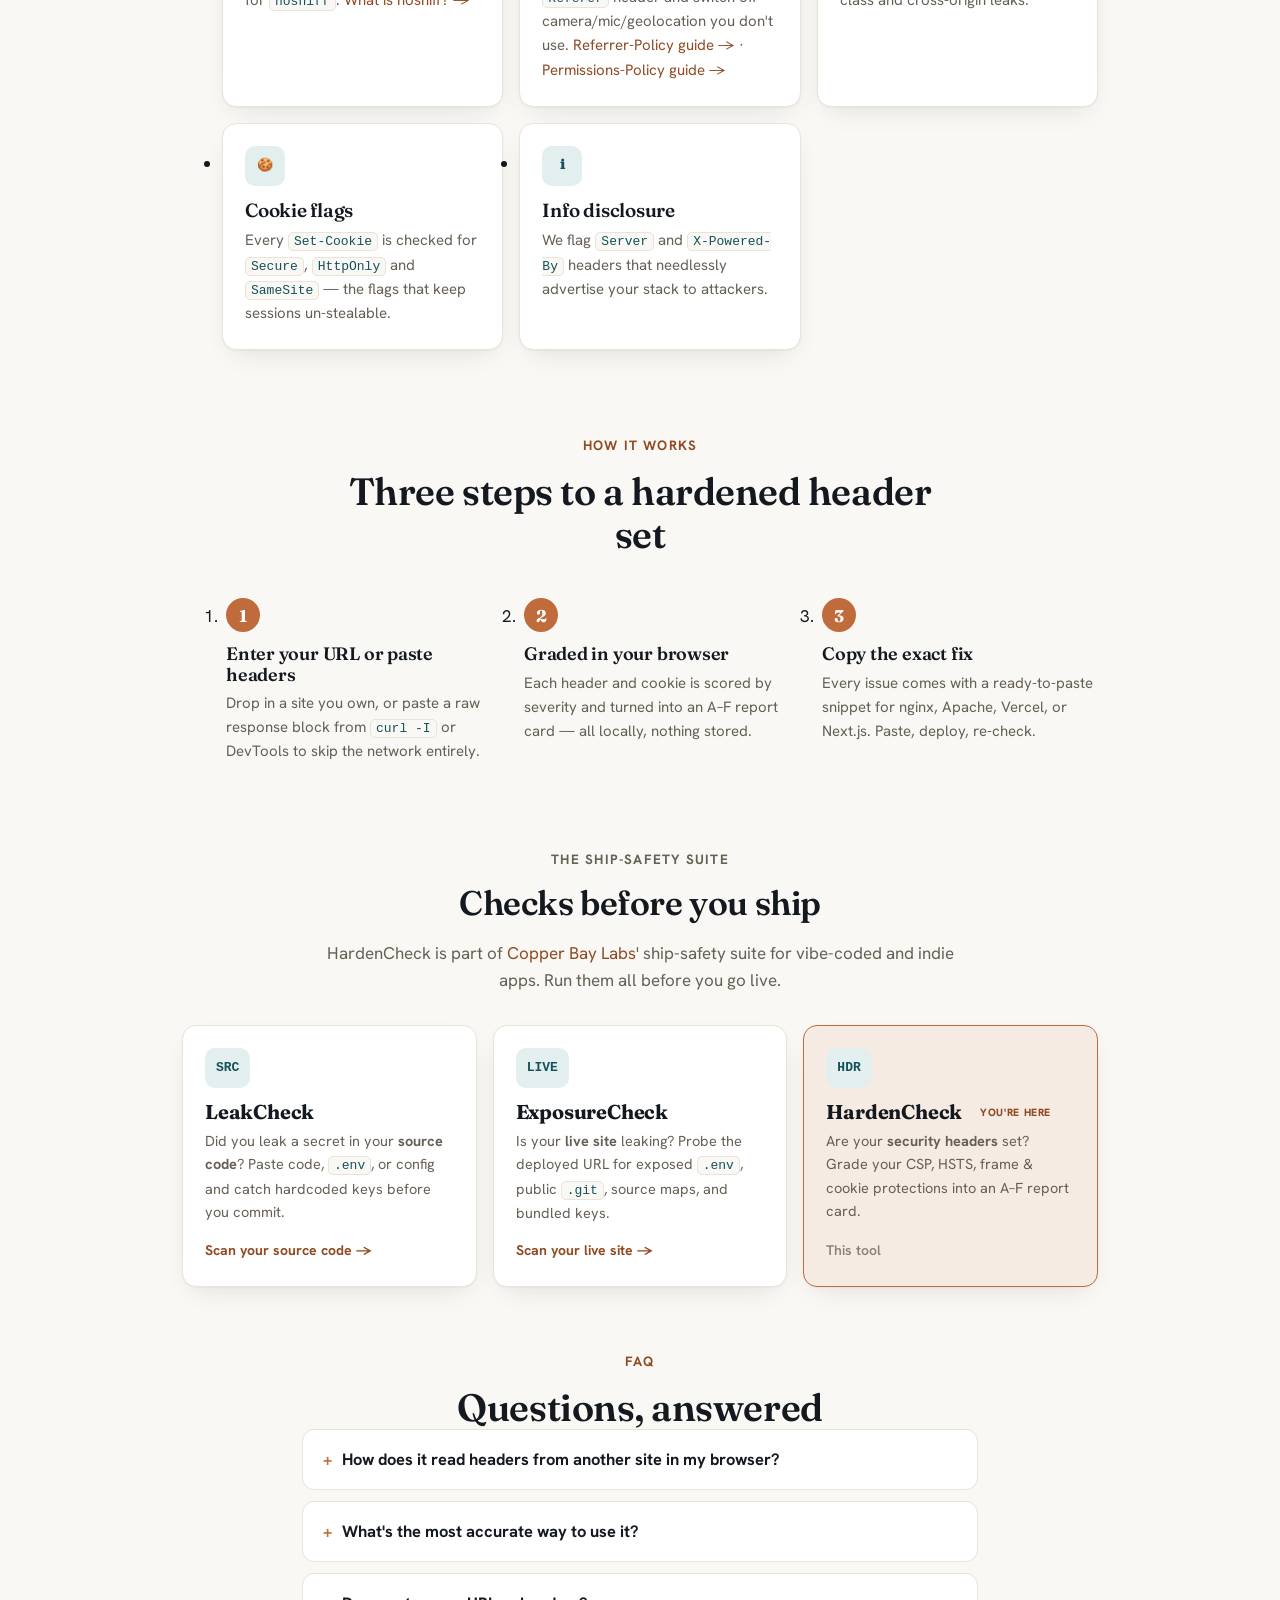
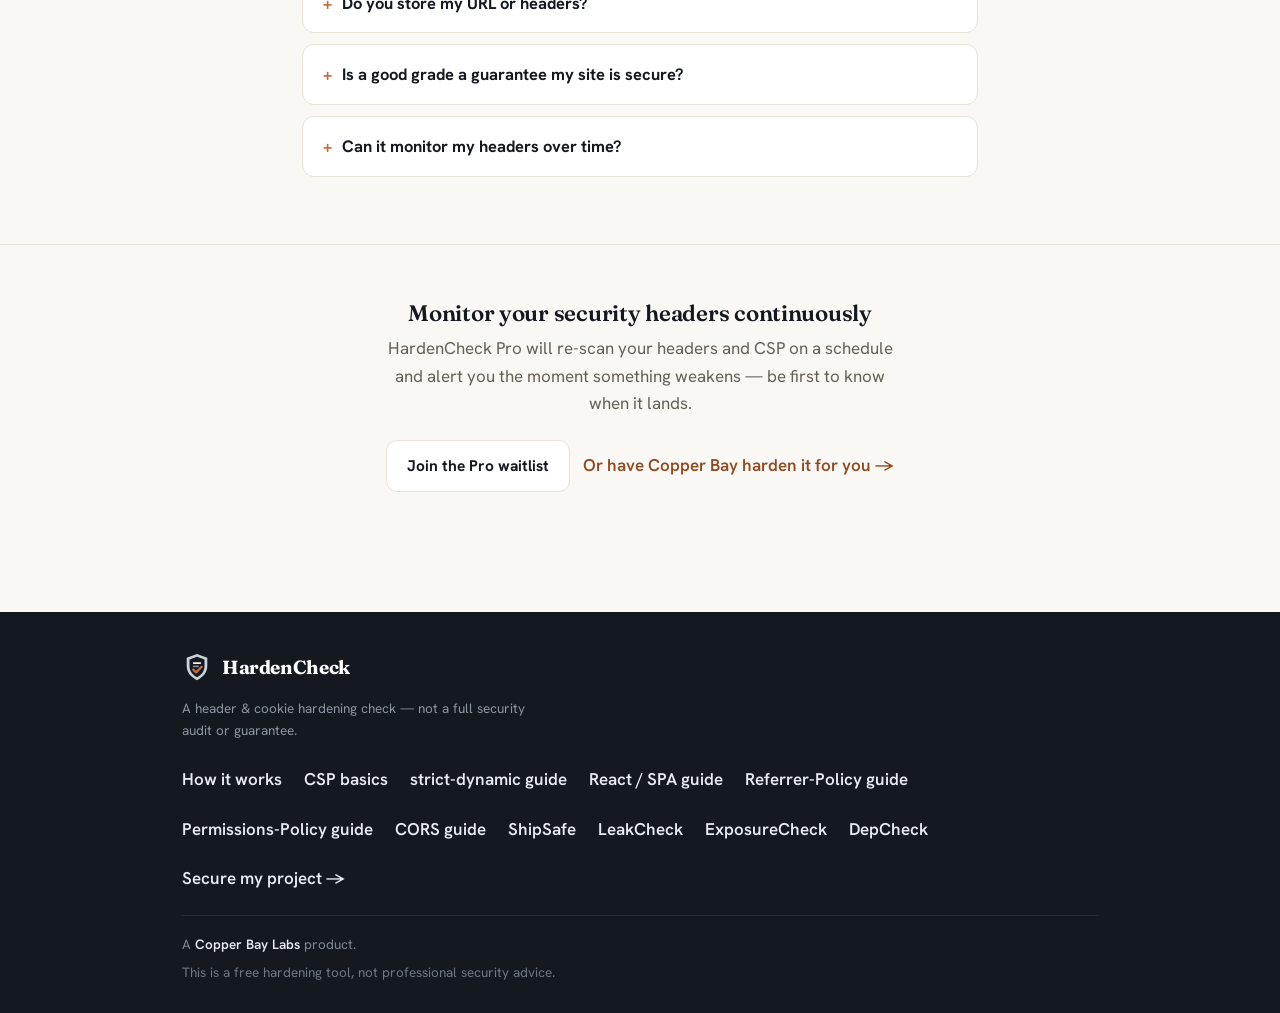
==== commit a9f43992: "Add CORS misconfiguration guide (ninth HardenCheck guide) New guide: guides/fix-cors-misconfiguratio" ====
--- a/index.html
+++ b/index.html
@@ -249,6 +249,7 @@
       <a href="guides/csp-react-spa-app.html">React / SPA guide</a>
       <a href="guides/referrer-policy-header.html">Referrer-Policy guide</a>
       <a href="guides/permissions-policy-header.html">Permissions-Policy guide</a>
+      <a href="guides/fix-cors-misconfiguration.html">CORS guide</a>
       <a href="https://labs.copperbaytech.com/shipsafe/" target="_blank" rel="noopener noreferrer">ShipSafe</a>
       <a href="https://labs.copperbaytech.com/leakcheck/" target="_blank" rel="noopener noreferrer">LeakCheck</a>
       <a href="https://labs.copperbaytech.com/exposurecheck/" target="_blank" rel="noopener noreferrer">ExposureCheck</a>
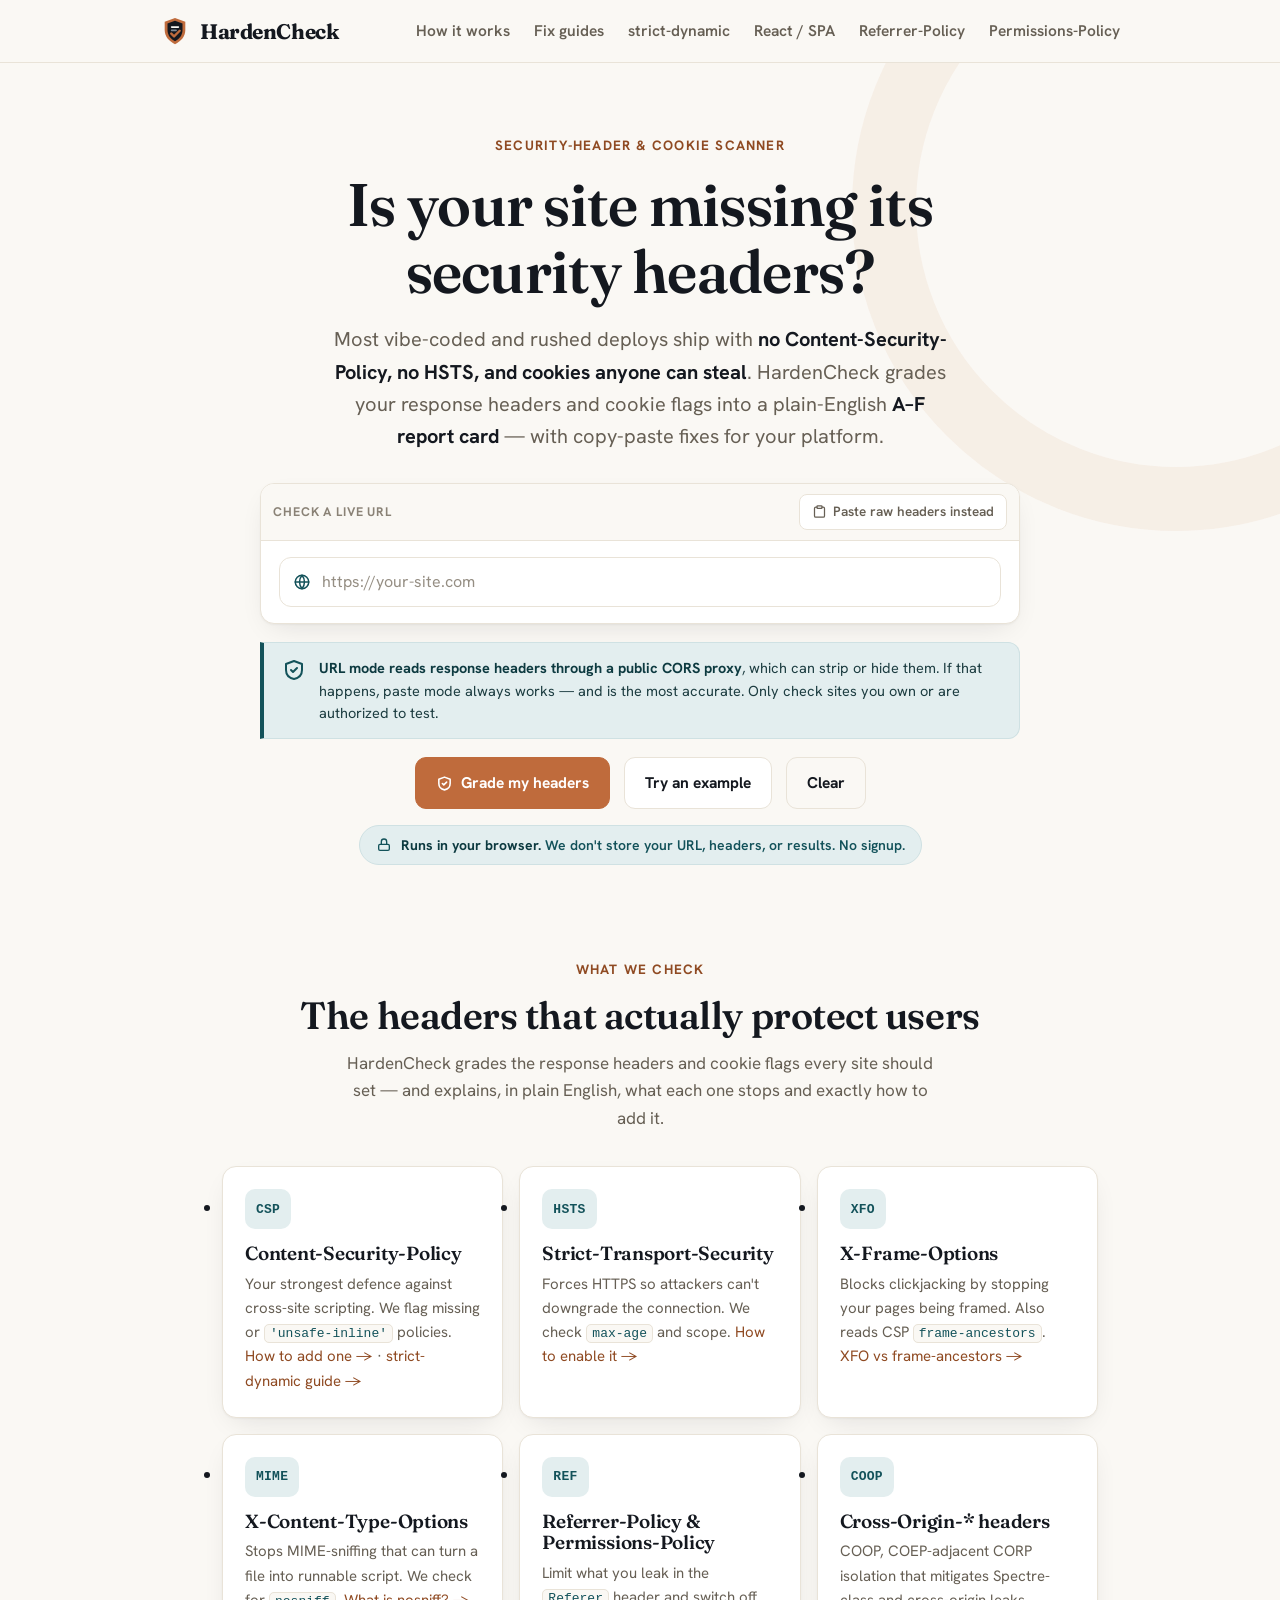
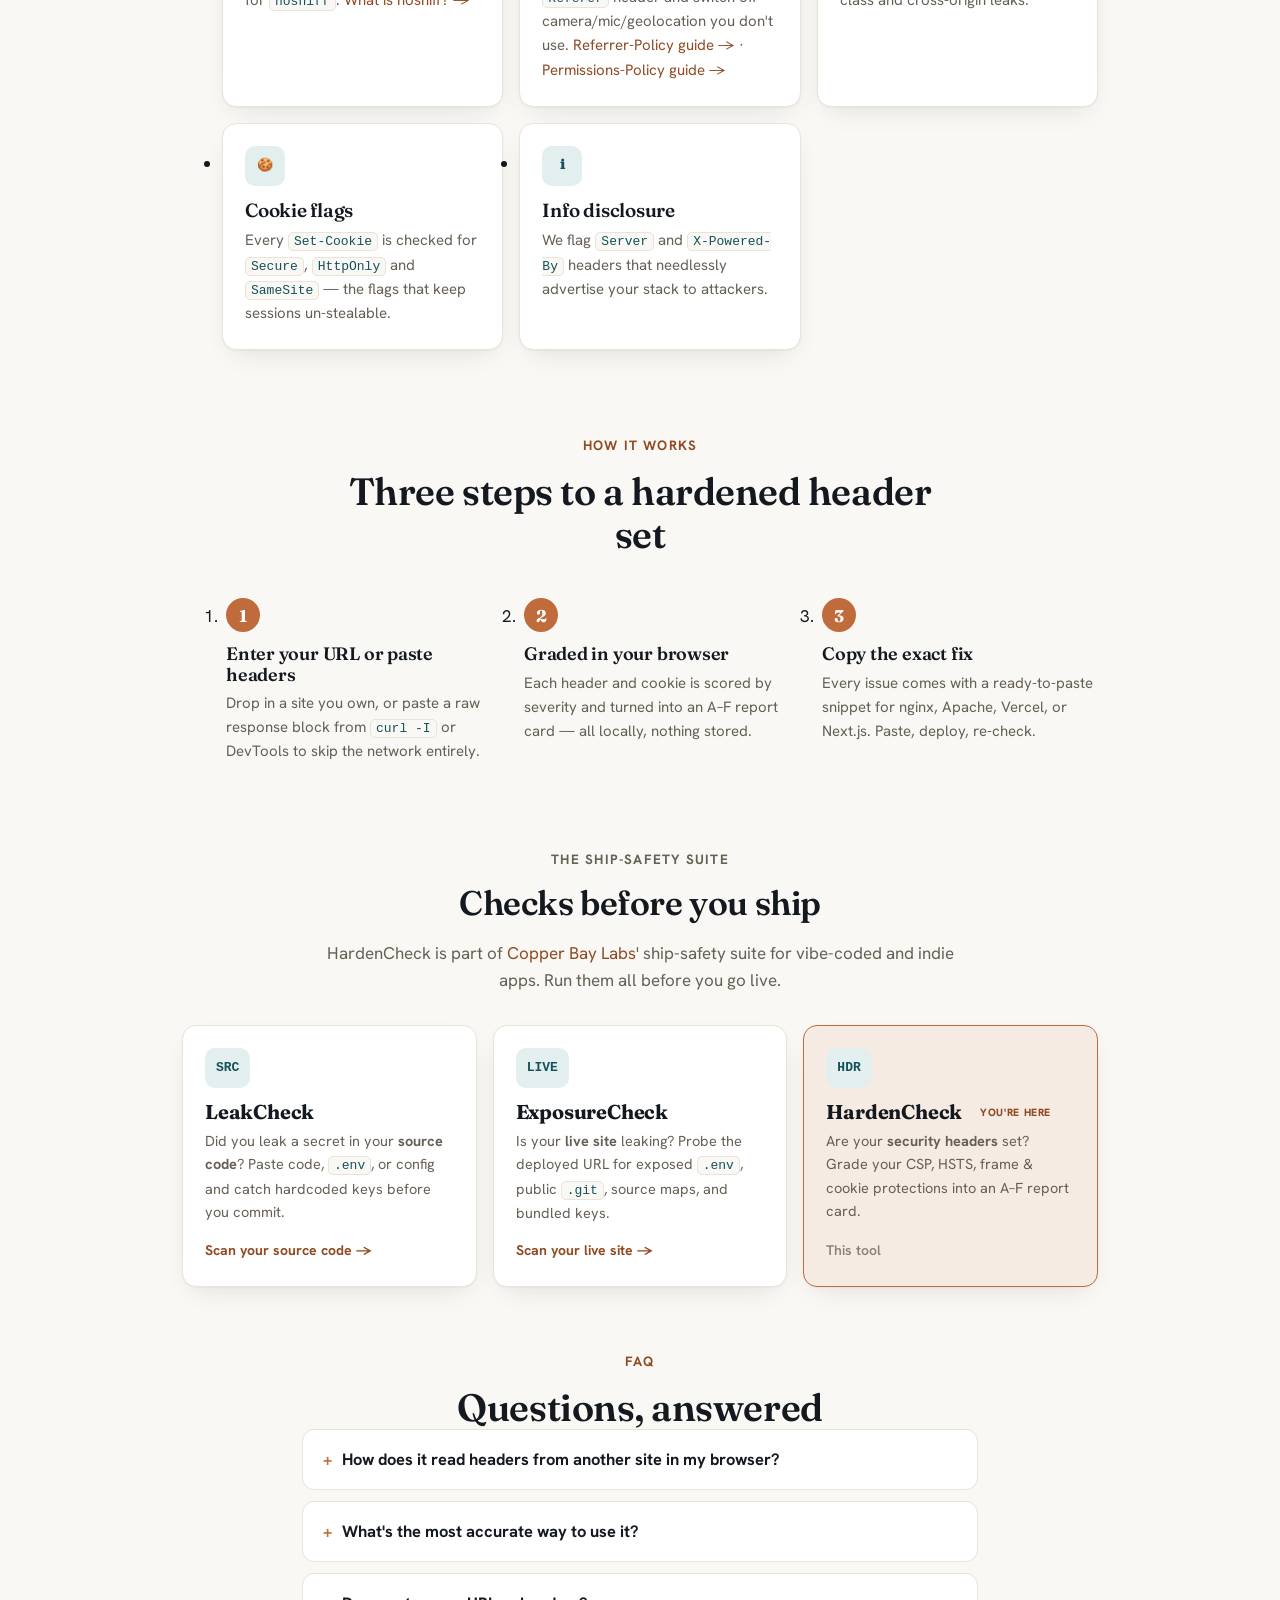
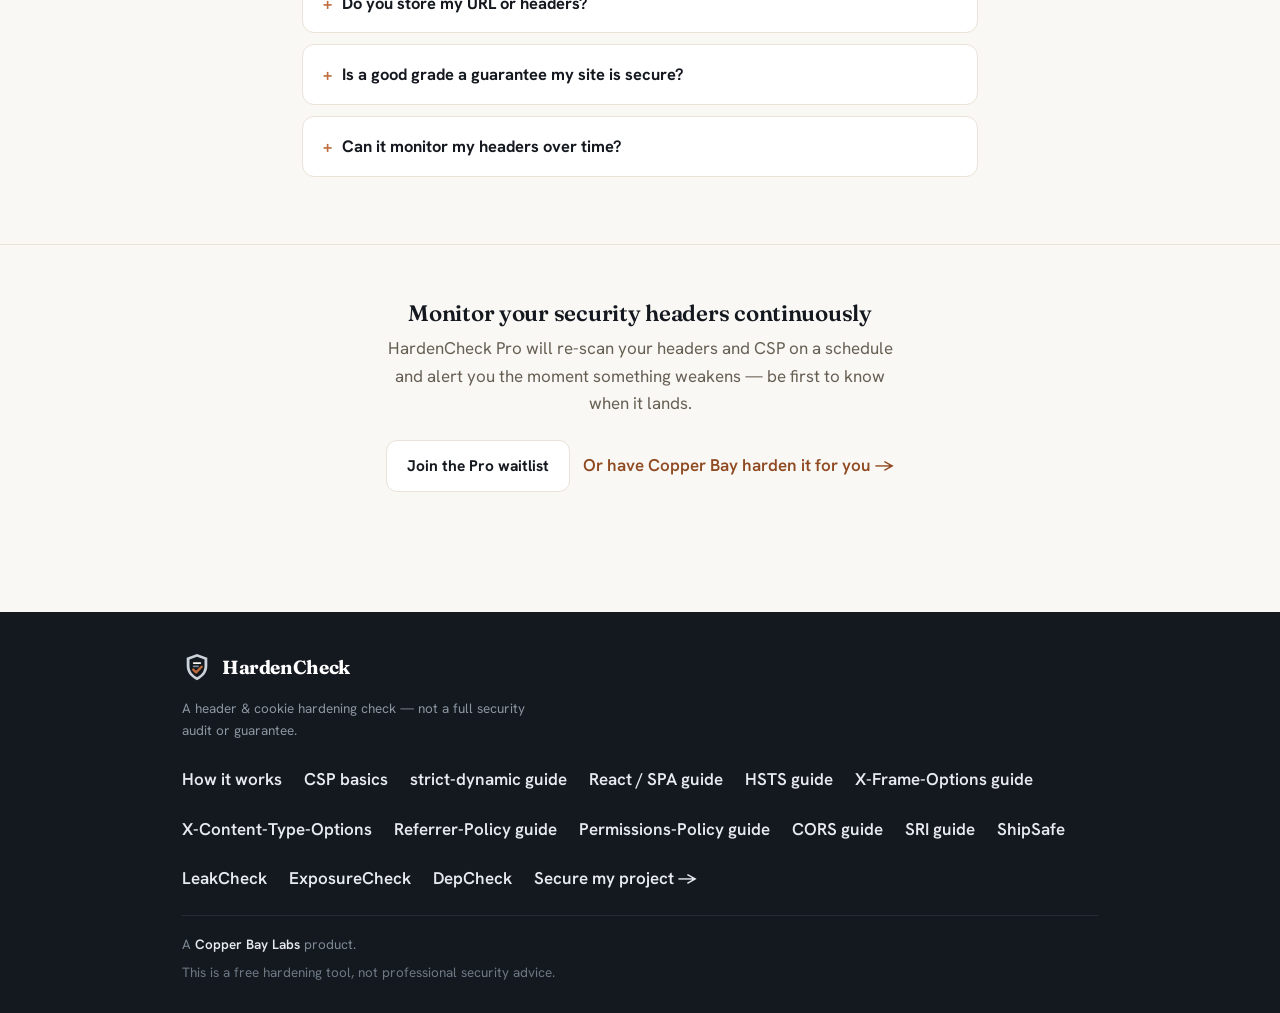
==== commit aa822a1b: "Add SRI guide link to index.html footer nav Co-Authored-By: Claude Sonnet 4.6 <noreply@anthropic.com" ====
--- a/index.html
+++ b/index.html
@@ -247,9 +247,13 @@
       <a href="guides/add-content-security-policy-header.html">CSP basics</a>
       <a href="guides/content-security-policy-strict-dynamic.html">strict-dynamic guide</a>
       <a href="guides/csp-react-spa-app.html">React / SPA guide</a>
+      <a href="guides/enable-hsts-header.html">HSTS guide</a>
+      <a href="guides/x-frame-options-vs-csp-frame-ancestors.html">X-Frame-Options guide</a>
+      <a href="guides/x-content-type-options-nosniff.html">X-Content-Type-Options</a>
       <a href="guides/referrer-policy-header.html">Referrer-Policy guide</a>
       <a href="guides/permissions-policy-header.html">Permissions-Policy guide</a>
       <a href="guides/fix-cors-misconfiguration.html">CORS guide</a>
+      <a href="guides/subresource-integrity-sri.html">SRI guide</a>
       <a href="https://labs.copperbaytech.com/shipsafe/" target="_blank" rel="noopener noreferrer">ShipSafe</a>
       <a href="https://labs.copperbaytech.com/leakcheck/" target="_blank" rel="noopener noreferrer">LeakCheck</a>
       <a href="https://labs.copperbaytech.com/exposurecheck/" target="_blank" rel="noopener noreferrer">ExposureCheck</a>
@@ -265,4 +269,4 @@
 
 <script src="app.js?v=1"></script>
 </body>
-</html>
+</html>
